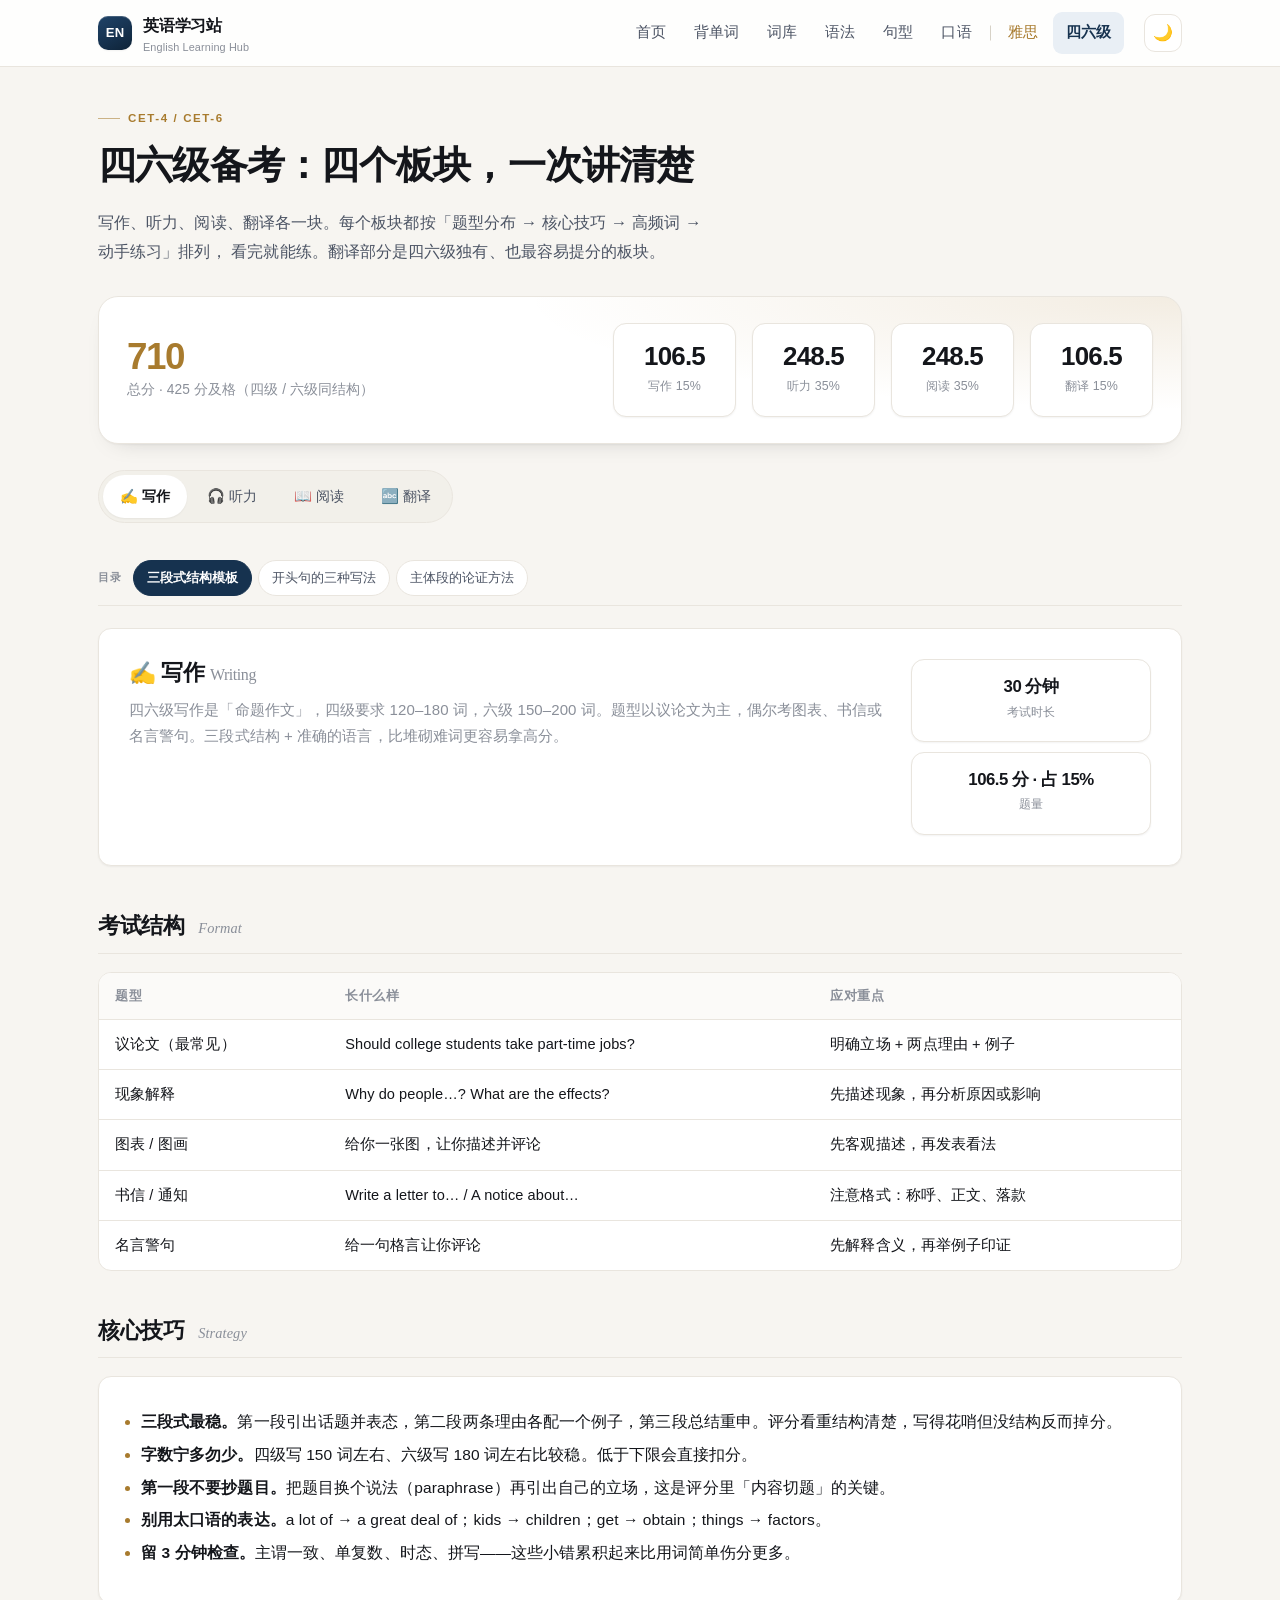
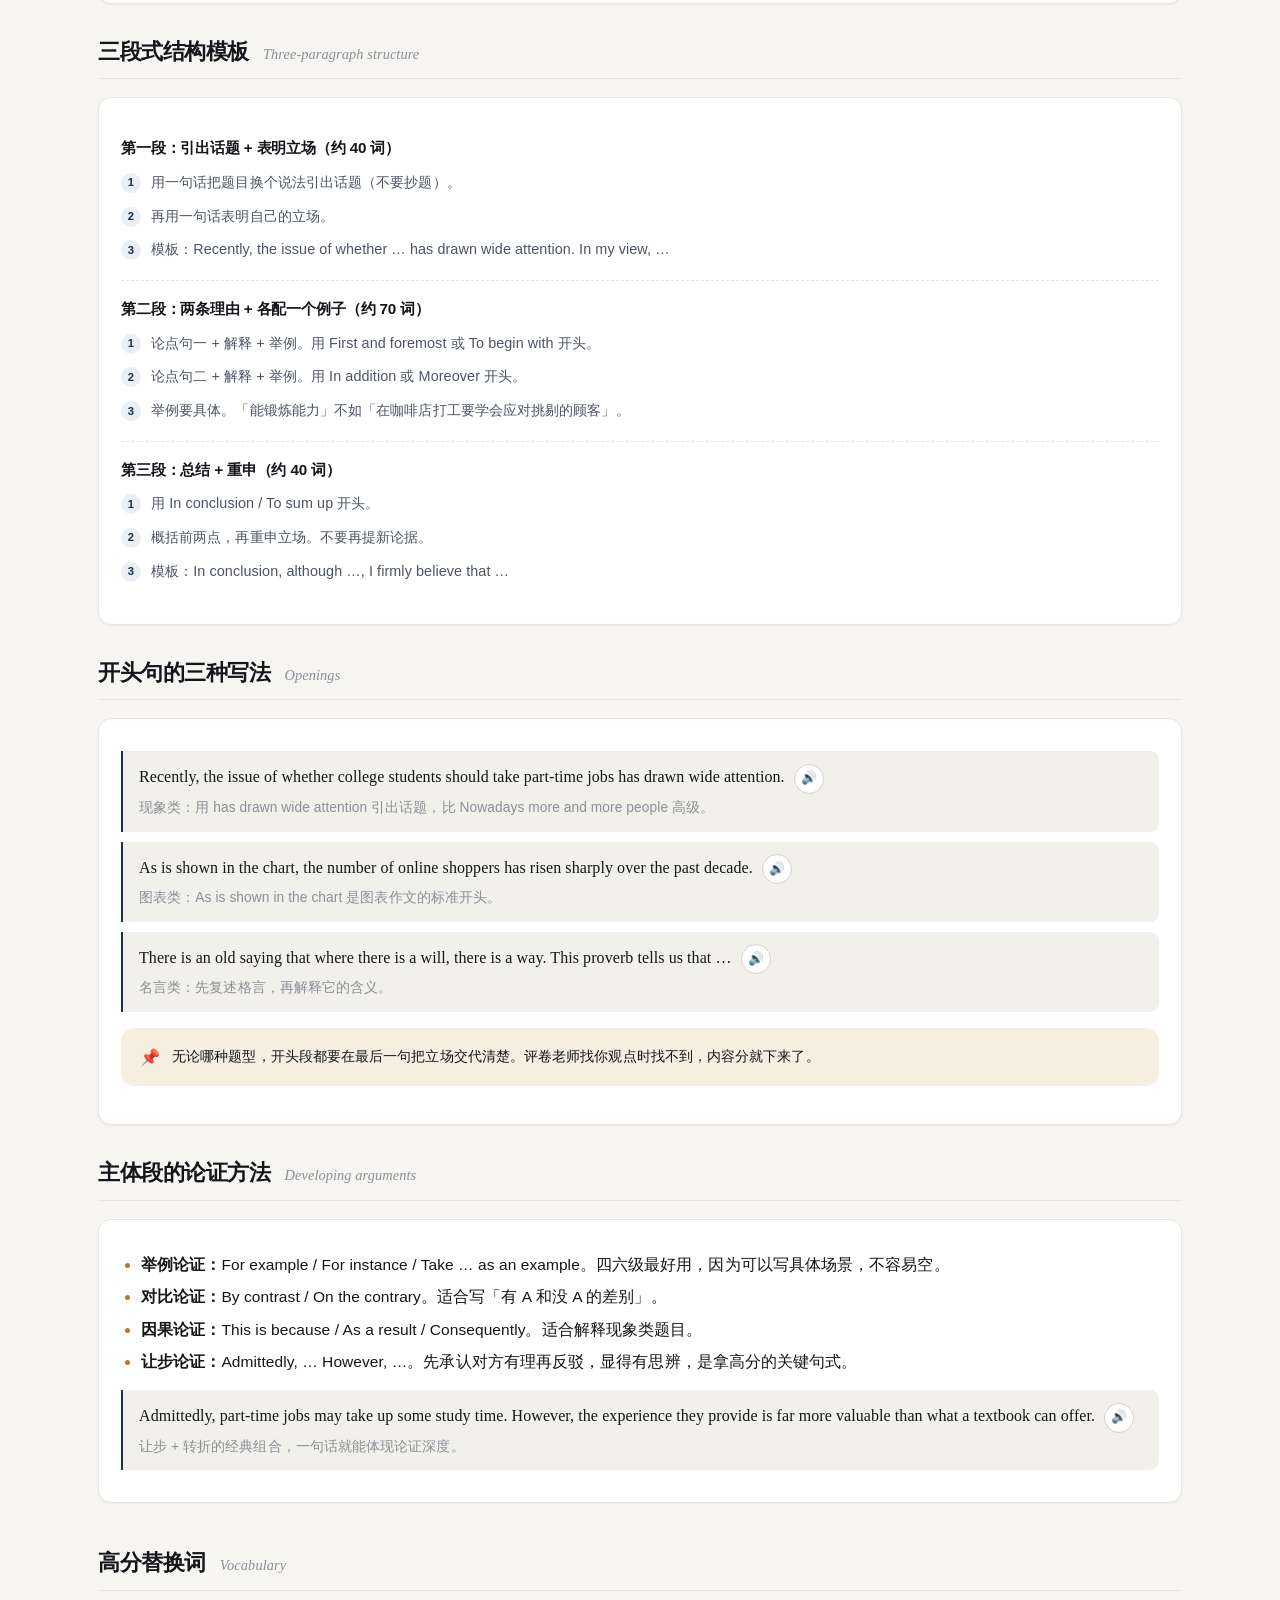
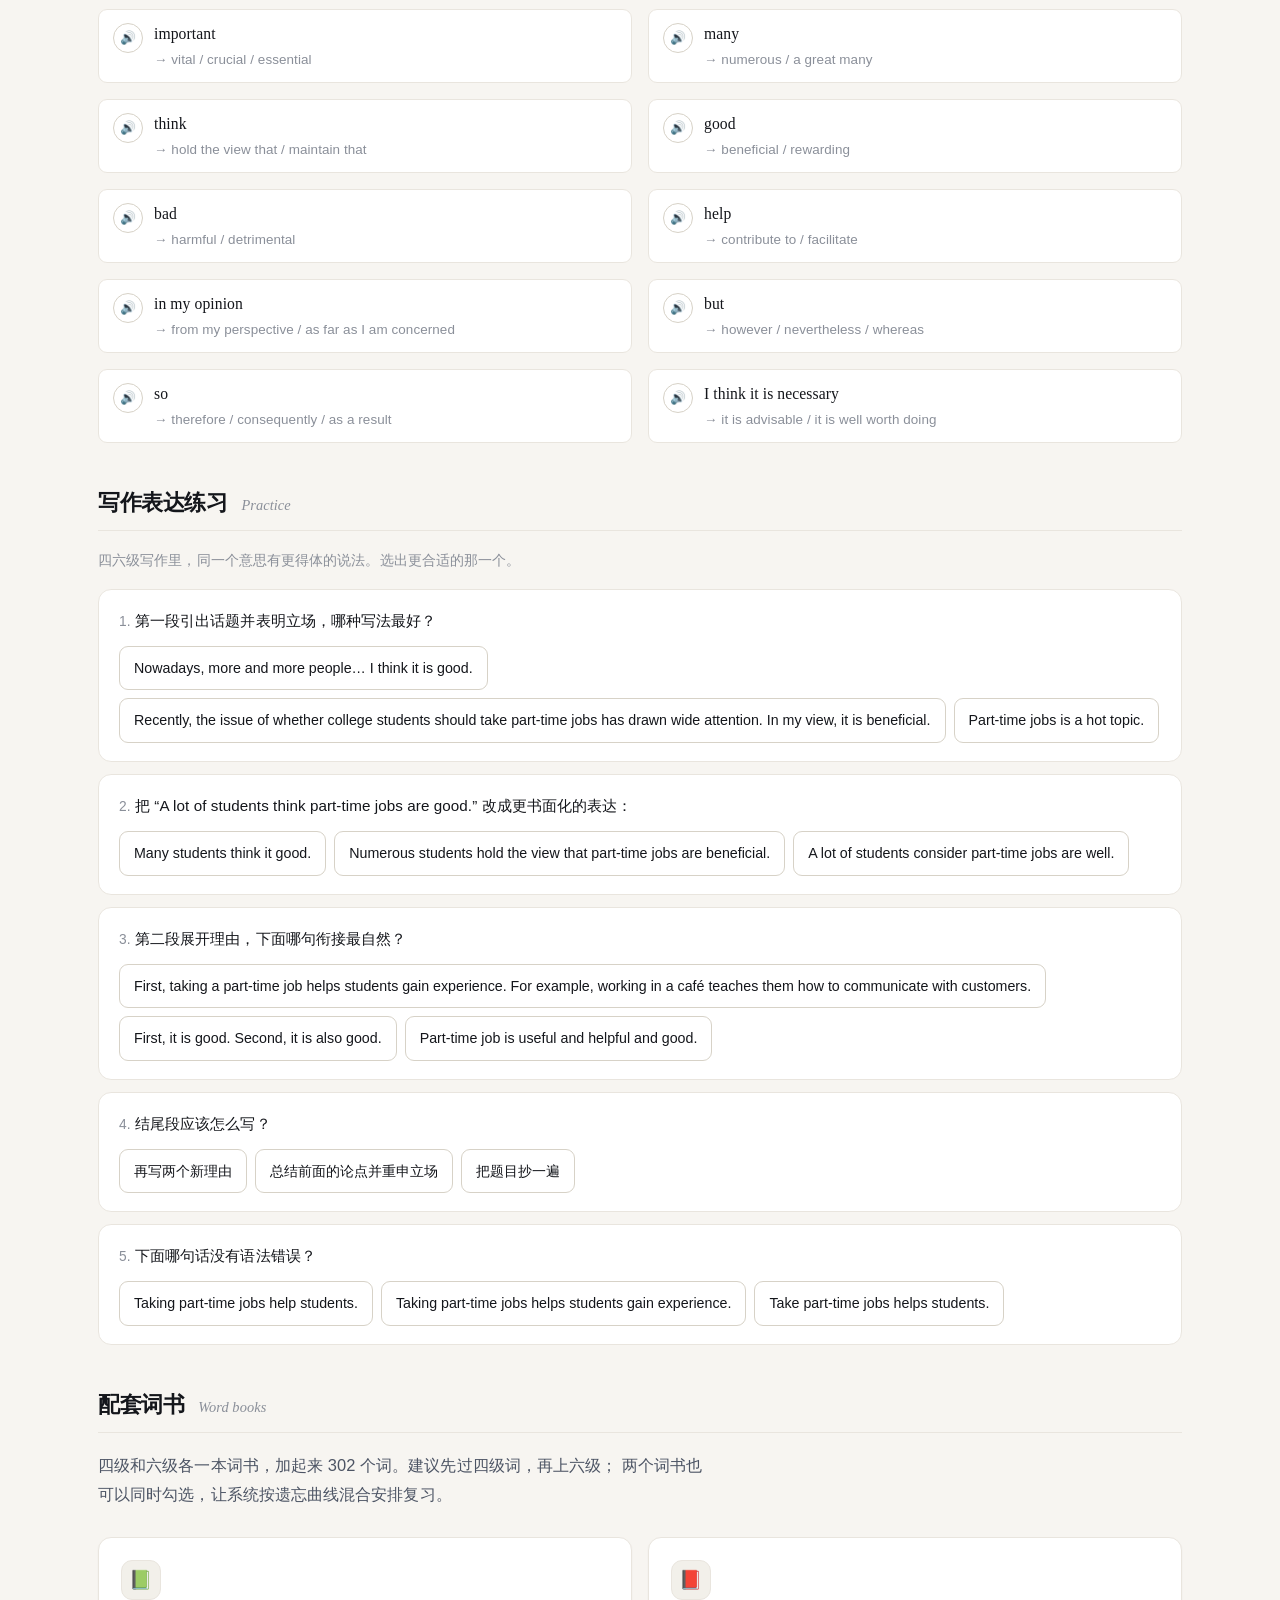
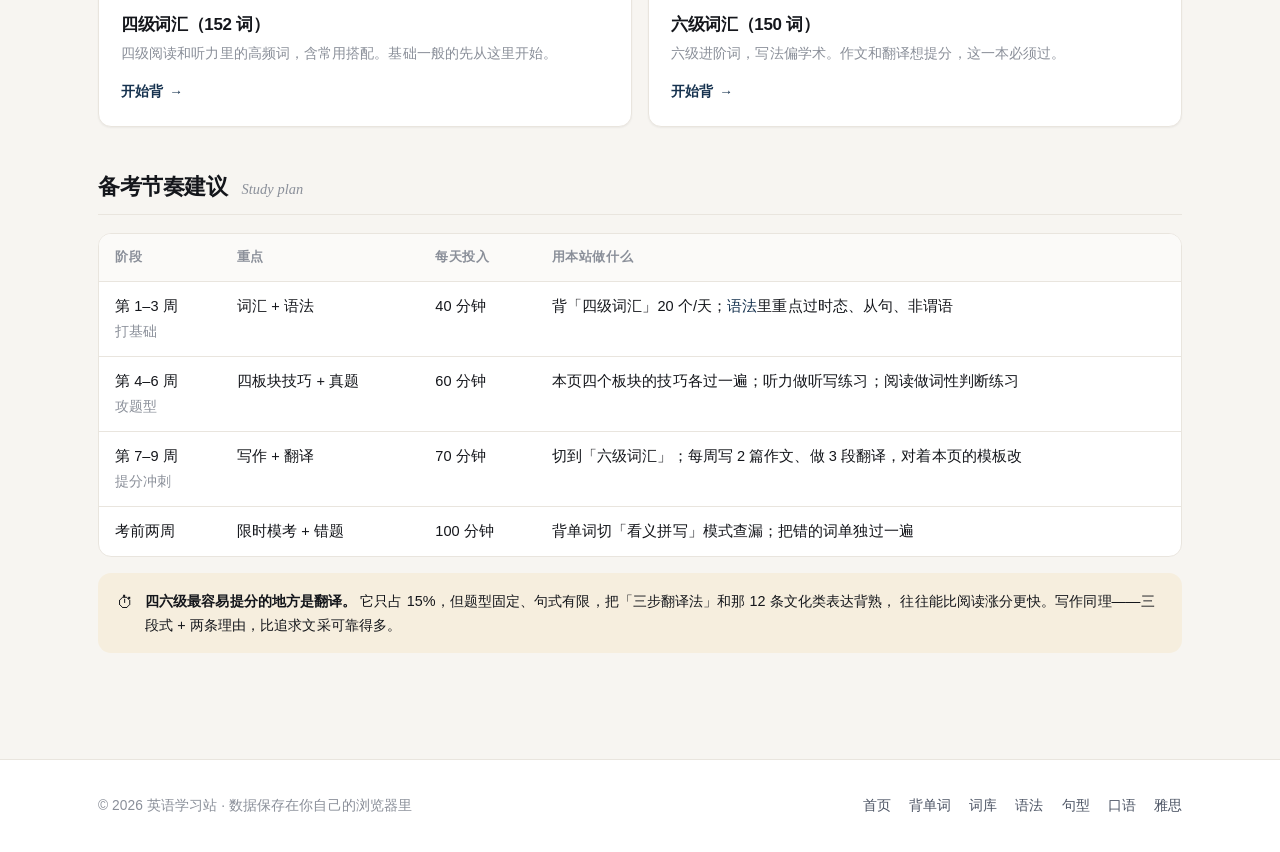
==== cet.html @ 2f1bd8be "Deploy English learning site" ====
<!DOCTYPE html>
<html lang="zh-CN">
<head>
<meta charset="UTF-8">
<meta name="viewport" content="width=device-width, initial-scale=1, viewport-fit=cover">
<meta name="format-detection" content="telephone=no,email=no,address=no">
<meta name="theme-color" content="#16324F">
<meta name="apple-mobile-web-app-capable" content="yes">
<meta name="apple-mobile-web-app-title" content="英语学习站">
<link rel="manifest" href="manifest.webmanifest">
<link rel="apple-touch-icon" href="assets/icon-180.png">
<title>四六级备考 · 写作 听力 阅读 翻译 · 英语学习站</title>
<meta name="description" content="大学英语四六级备考：写作、听力、阅读、翻译四个板块的题型解析、核心技巧、高频词与可动手的练习。">
<link rel="icon" href="data:image/svg+xml,%3Csvg xmlns='http://www.w3.org/2000/svg' viewBox='0 0 64 64'%3E%3Crect width='64' height='64' rx='14' fill='%2316324F'/%3E%3Ctext x='32' y='44' font-size='30' font-family='Arial' font-weight='bold' fill='white' text-anchor='middle'%3EEN%3C/text%3E%3C/svg%3E">
<link rel="stylesheet" href="assets/css/style.css">
</head>
<body data-page="cet">

<header class="topbar" id="topbar">
  <div class="container topbar-inner">
    <a class="brand" href="index.html">
      <span class="brand-mark">EN</span>
      <span>英语学习站<small>English Learning Hub</small></span>
    </a>
    <nav class="nav" id="mainNav">
      <a href="index.html">首页</a>
      <a href="memorize.html">背单词</a>
      <a href="vocabulary.html">词库</a>
      <a href="grammar.html">语法</a>
      <a href="sentences.html">句型</a>
      <a href="speaking.html">口语</a>
      <a href="ielts.html" class="nav-ielts nav-exam-start">雅思</a>
      <a href="cet.html" class="nav-ielts active">四六级</a>
    </nav>
    <button class="icon-btn nav-toggle" id="navToggle" aria-label="打开菜单" aria-expanded="false">☰</button>
    <button class="icon-btn" id="themeBtn" aria-label="切换主题">🌙</button>
  </div>
</header>

<main>
  <div class="container">

    <div class="page-head">
      <span class="eyebrow">CET-4 / CET-6</span>
      <h1>四六级备考：四个板块，一次讲清楚</h1>
      <p class="lead">
        写作、听力、阅读、翻译各一块。每个板块都按「题型分布 → 核心技巧 → 高频词 → 动手练习」排列，
        看完就能练。翻译部分是四六级独有、也最容易提分的板块。
      </p>
    </div>

    <div class="ielts-head">
      <div>
        <div class="ielts-band">710</div>
        <div class="muted small">总分 · 425 分及格（四级 / 六级同结构）</div>
      </div>
      <div class="spacer"></div>
      <div class="grid grid-4 grid-stats" style="flex:1 1 380px;max-width:540px">
        <div class="stat-box"><b>106.5</b><span>写作 15%</span></div>
        <div class="stat-box"><b>248.5</b><span>听力 35%</span></div>
        <div class="stat-box"><b>248.5</b><span>阅读 35%</span></div>
        <div class="stat-box"><b>106.5</b><span>翻译 15%</span></div>
      </div>
    </div>

    <div class="tabs mb-3" id="cetTabs" role="tablist"></div>

    <div class="exam-body">
      <div class="section-nav" id="cetNav"></div>
      <div id="cetPanels"></div>
    </div>

    <div class="section-title">
      <h2>配套词书</h2>
      <span class="en">Word books</span>
    </div>
    <p class="lead mb-3">
      四级和六级各一本词书，加起来 302 个词。建议先过四级词，再上六级；
      两个词书也可以同时勾选，让系统按遗忘曲线混合安排复习。
    </p>
    <div class="grid grid-2">
      <a class="card module-card" href="memorize.html">
        <div class="mc-icon">📗</div>
        <h3>四级词汇（152 词）</h3>
        <p class="muted small mb-0">四级阅读和听力里的高频词，含常用搭配。基础一般的先从这里开始。</p>
        <span class="mc-go">开始背</span>
      </a>
      <a class="card module-card" href="memorize.html">
        <div class="mc-icon">📕</div>
        <h3>六级词汇（150 词）</h3>
        <p class="muted small mb-0">六级进阶词，写法偏学术。作文和翻译想提分，这一本必须过。</p>
        <span class="mc-go">开始背</span>
      </a>
    </div>

    <div class="section-title">
      <h2>备考节奏建议</h2>
      <span class="en">Study plan</span>
    </div>
    <div class="table-wrap">
      <table>
        <thead>
          <tr><th>阶段</th><th>重点</th><th>每天投入</th><th>用本站做什么</th></tr>
        </thead>
        <tbody>
          <tr>
            <td>第 1–3 周<br><span class="muted small">打基础</span></td>
            <td>词汇 + 语法</td>
            <td>40 分钟</td>
            <td>背「四级词汇」20 个/天；<a href="grammar.html">语法</a>里重点过时态、从句、非谓语</td>
          </tr>
          <tr>
            <td>第 4–6 周<br><span class="muted small">攻题型</span></td>
            <td>四板块技巧 + 真题</td>
            <td>60 分钟</td>
            <td>本页四个板块的技巧各过一遍；听力做听写练习；阅读做词性判断练习</td>
          </tr>
          <tr>
            <td>第 7–9 周<br><span class="muted small">提分冲刺</span></td>
            <td>写作 + 翻译</td>
            <td>70 分钟</td>
            <td>切到「六级词汇」；每周写 2 篇作文、做 3 段翻译，对着本页的模板改</td>
          </tr>
          <tr>
            <td>考前两周</td>
            <td>限时模考 + 错题</td>
            <td>100 分钟</td>
            <td>背单词切「看义拼写」模式查漏；把错的词单独过一遍</td>
          </tr>
        </tbody>
      </table>
    </div>

    <div class="notice notice-brass mt-3">
      <span class="ico">⏱</span>
      <span>
        <b>四六级最容易提分的地方是翻译。</b>
        它只占 15%，但题型固定、句式有限，把「三步翻译法」和那 12 条文化类表达背熟，
        往往能比阅读涨分更快。写作同理——三段式 + 两条理由，比追求文采可靠得多。
      </span>
    </div>

  </div>
</main>

<footer>
  <div class="container footer-inner">
    <div>© 2026 英语学习站 · 数据保存在你自己的浏览器里</div>
    <div class="footer-links">
      <a href="index.html">首页</a>
      <a href="memorize.html">背单词</a>
      <a href="vocabulary.html">词库</a>
      <a href="grammar.html">语法</a>
      <a href="sentences.html">句型</a>
      <a href="speaking.html">口语</a>
      <a href="ielts.html">雅思</a>
    </div>
  </div>
</footer>

<script src="assets/js/data.js"></script>
<script src="assets/js/app.js"></script>
</body>
</html>
---- assets/css/style.css ----
/* ==========================================================================
   EnglishHub · 英语学习站
   设计系统 v2 — 「墨与铜」：纸感底色 + 深墨蓝主色 + 黄铜点缀
   ========================================================================== */

/* --------------------------------------------------------------------------
   1 · 设计令牌
   -------------------------------------------------------------------------- */
:root {
  color-scheme: light;

  /* 底色：带一点暖调的纸感，而不是纯白 / 纯灰 */
  --bg:        #F7F5F1;
  --bg-2:      #EFECE5;
  --surface:   #FFFFFF;
  --surface-2: #FBFAF8;
  --surface-3: #F2F0EA;

  /* 文字 */
  --ink:       #14161B;
  --text:      #14161B;
  --text-soft: #4C5464;
  --muted:     #8A8F99;

  /* 分隔线：极细、低对比，靠留白分区而不是靠框线 */
  --line:        #E9E5DE;
  --line-strong: #D7D2C7;

  /* 主色：深墨蓝。点缀色：黄铜 */
  --primary:      #16324F;
  --primary-hi:   #1F4368;
  --primary-soft: #E9EFF5;
  --on-primary:   #FFFFFF;

  --brass:       #A87B2E;
  --brass-soft:  #F6EEDE;
  --good:        #16705A;
  --good-soft:   #E3F0EC;
  --warn:        #96690F;
  --warn-soft:   #F9F0DB;
  --danger:      #A62E28;
  --danger-soft: #F8E9E7;

  /* 圆角：整体偏小，显得克制 */
  --r-xs: 6px;
  --r-sm: 9px;
  --r:    13px;
  --r-lg: 20px;
  --r-pill: 999px;

  /* 阴影：非常轻，靠层次而不是靠黑影 */
  --shadow-1: 0 1px 2px rgba(20, 22, 27, .05);
  --shadow-2: 0 1px 2px rgba(20, 22, 27, .04), 0 10px 26px -18px rgba(20, 22, 27, .28);
  --shadow-3: 0 2px 6px rgba(20, 22, 27, .05), 0 28px 56px -28px rgba(20, 22, 27, .34);

  /* 动效 */
  --ease: cubic-bezier(.22, .61, .36, 1);
  --dur:  .22s;
  --dur-slow: .42s;

  /* 字体 */
  --font-sans: "Segoe UI Variable Text", "Segoe UI", -apple-system, BlinkMacSystemFont,
               "PingFang SC", "Hiragino Sans GB", "Microsoft YaHei", "Noto Sans SC", sans-serif;
  --font-display: "Segoe UI Variable Display", "Segoe UI", -apple-system, BlinkMacSystemFont,
               "PingFang SC", "Microsoft YaHei", sans-serif;
  --font-serif: "Iowan Old Style", "Palatino Linotype", Palatino, Georgia, "Songti SC", serif;
  --font-mono: ui-monospace, "SFMono-Regular", "Cascadia Mono", Consolas, monospace;

  --maxw: 1140px;
}

[data-theme="dark"] {
  color-scheme: dark;

  --bg:        #101216;
  --bg-2:      #14171C;
  --surface:   #181B21;
  --surface-2: #1D2129;
  --surface-3: #232832;

  --ink:       #EDEFF3;
  --text:      #EDEFF3;
  --text-soft: #AEB6C4;
  --muted:     #828A98;

  --line:        #272C35;
  --line-strong: #39404C;

  --primary:      #9CBEE2;
  --primary-hi:   #B6D0EC;
  --primary-soft: #1A2330;
  --on-primary:   #101216;

  --brass:       #D6AC63;
  --brass-soft:  #2A2317;
  --good:        #4DBE9A;
  --good-soft:   #14261F;
  --warn:        #D6AC63;
  --warn-soft:   #2A2317;
  --danger:      #E8827A;
  --danger-soft: #2C1A1A;

  --shadow-1: 0 1px 2px rgba(0, 0, 0, .5);
  --shadow-2: 0 1px 2px rgba(0, 0, 0, .45), 0 12px 30px -20px rgba(0, 0, 0, .9);
  --shadow-3: 0 2px 8px rgba(0, 0, 0, .5), 0 30px 60px -30px rgba(0, 0, 0, 1);
}

/* --------------------------------------------------------------------------
   2 · 基础
   -------------------------------------------------------------------------- */
* { box-sizing: border-box; }

html {
  scroll-behavior: smooth;
  -webkit-text-size-adjust: 100%;
  text-size-adjust: 100%;
}

body {
  margin: 0;
  font-family: var(--font-sans);
  font-size: 15.5px;
  line-height: 1.72;
  background: var(--bg);
  color: var(--text);
  letter-spacing: .005em;
  -webkit-font-smoothing: antialiased;
  -moz-osx-font-smoothing: grayscale;
  -webkit-tap-highlight-color: transparent;
  overflow-x: hidden;
  transition: background var(--dur) var(--ease), color var(--dur) var(--ease);
}

a { color: var(--primary); text-decoration: none; }
a:hover { text-decoration: underline; text-underline-offset: 3px; }

img { max-width: 100%; display: block; }

button, input, select, textarea { font: inherit; color: inherit; }

:focus-visible {
  outline: 2px solid var(--brass);
  outline-offset: 2px;
  border-radius: var(--r-xs);
}

.en { font-family: var(--font-serif); }
.mono { font-family: var(--font-mono); }
.muted { color: var(--muted); }
.small { font-size: .86rem; }
.center { text-align: center; }
.hide { display: none !important; }
.spacer { flex: 1; }

/* --------------------------------------------------------------------------
   3 · 排版
   -------------------------------------------------------------------------- */
h1, h2, h3, h4 {
  font-family: var(--font-display);
  color: var(--ink);
  letter-spacing: -.02em;
  line-height: 1.28;
  margin: 0 0 .5em;
  font-weight: 600;
}

h1 { font-size: clamp(1.75rem, 1.25rem + 1.7vw, 2.4rem); line-height: 1.2; }
h2 { font-size: 1.36rem; }
h3 { font-size: 1.06rem; }
h4 { font-size: .95rem; letter-spacing: -.01em; }

p { margin: 0 0 .85em; }
p:last-child { margin-bottom: 0; }

.lead {
  font-size: 1.03rem;
  line-height: 1.78;
  color: var(--text-soft);
  max-width: 66ch;
}

.eyebrow {
  display: inline-flex;
  align-items: center;
  gap: 8px;
  font-size: .72rem;
  font-weight: 600;
  letter-spacing: .14em;
  text-transform: uppercase;
  color: var(--brass);
  margin-bottom: 14px;
}
.eyebrow::before {
  content: "";
  width: 22px;
  height: 1px;
  background: currentColor;
  opacity: .55;
}

/* --------------------------------------------------------------------------
   4 · 布局
   -------------------------------------------------------------------------- */
.container {
  width: 100%;
  max-width: var(--maxw);
  margin: 0 auto;
  padding: 0 28px;
}

main { padding: 34px 0 90px; }

.page-head { margin-bottom: 30px; max-width: 76ch; }

.section-title {
  display: flex;
  align-items: baseline;
  gap: 14px;
  flex-wrap: wrap;
  margin: 46px 0 18px;
  padding-bottom: 12px;
  border-bottom: 1px solid var(--line);
}
.section-title h2 { margin: 0; }
.section-title .en {
  font-size: .9rem;
  color: var(--muted);
  font-style: italic;
}

.grid { display: grid; gap: 16px; }
.grid-2 { grid-template-columns: repeat(2, minmax(0, 1fr)); }
.grid-3 { grid-template-columns: repeat(3, minmax(0, 1fr)); }
.grid-4 { grid-template-columns: repeat(4, minmax(0, 1fr)); }

.row { display: flex; gap: 12px; flex-wrap: wrap; align-items: center; }
.row.between { justify-content: space-between; }

.mt-0 { margin-top: 0; }  .mt-1 { margin-top: 8px; }
.mt-2 { margin-top: 16px; } .mt-3 { margin-top: 28px; }
.mb-0 { margin-bottom: 0; } .mb-2 { margin-bottom: 16px; }
.mb-3 { margin-bottom: 28px; }

/* --------------------------------------------------------------------------
   5 · 顶栏与导航
   -------------------------------------------------------------------------- */
.topbar {
  position: sticky;
  top: 0;
  z-index: 60;
  background: color-mix(in srgb, var(--surface) 86%, transparent);
  backdrop-filter: saturate(160%) blur(16px);
  -webkit-backdrop-filter: saturate(160%) blur(16px);
  border-bottom: 1px solid var(--line);
}

.topbar-inner {
  display: flex;
  align-items: center;
  gap: 20px;
  height: 66px;
}

.brand {
  display: flex;
  align-items: center;
  gap: 11px;
  font-family: var(--font-display);
  font-weight: 600;
  font-size: 1rem;
  color: var(--ink);
  letter-spacing: -.015em;
  white-space: nowrap;
}
.brand:hover { text-decoration: none; }

.brand-mark {
  width: 34px;
  height: 34px;
  border-radius: 10px;
  display: grid;
  place-items: center;
  font-size: .82rem;
  font-weight: 700;
  letter-spacing: .01em;
  color: #fff;
  background: linear-gradient(150deg, #1F4368, #16324F 55%, #0E2337);
  box-shadow: inset 0 1px 0 rgba(255,255,255,.18), var(--shadow-1);
}
[data-theme="dark"] .brand-mark {
  background: linear-gradient(150deg, #C9A25F, #A87B2E 60%, #7E5A1F);
  color: #14161B;
}

.brand small {
  display: block;
  font-family: var(--font-sans);
  font-size: .68rem;
  font-weight: 400;
  color: var(--muted);
  letter-spacing: .01em;
  line-height: 1.3;
}

.nav {
  display: flex;
  align-items: center;
  gap: 2px;
  margin-left: auto;
  flex-wrap: wrap;
}

.nav a {
  position: relative;
  padding: 8px 13px;
  border-radius: var(--r-sm);
  color: var(--text-soft);
  font-size: .915rem;
  font-weight: 500;
  white-space: nowrap;
  transition: color var(--dur) var(--ease), background var(--dur) var(--ease);
}
.nav a:hover {
  color: var(--ink);
  background: var(--surface-3);
  text-decoration: none;
}
.nav a.active {
  color: var(--primary);
  font-weight: 600;
  background: var(--primary-soft);
}
/* 雅思入口用黄铜色区分；不加装饰性圆点，窄屏上会像渲染瑕疵 */
.nav a.nav-ielts:not(.active) { color: var(--brass); }
.nav a.nav-ielts:not(.active):hover { color: var(--brass); background: var(--brass-soft); }

/* 备考类入口与前面隔开一点点 */
.nav a.nav-exam-start { margin-left: 8px; }
.nav a.nav-exam-start::before {
  content: "";
  position: absolute;
  left: -5px;
  top: 50%;
  width: 1px;
  height: 15px;
  transform: translateY(-50%);
  background: var(--line-strong);
}

.icon-btn {
  width: 38px;
  height: 38px;
  flex: 0 0 auto;
  border-radius: 11px;
  border: 1px solid var(--line);
  background: var(--surface);
  color: var(--text-soft);
  font-size: 1rem;
  cursor: pointer;
  display: grid;
  place-items: center;
  transition: background var(--dur) var(--ease), color var(--dur) var(--ease),
              border-color var(--dur) var(--ease), transform var(--dur) var(--ease);
}
.icon-btn:hover {
  background: var(--surface-3);
  color: var(--ink);
  border-color: var(--line-strong);
}
.icon-btn:active { transform: scale(.94); }

.nav-toggle { display: none; }

/* --------------------------------------------------------------------------
   6 · 按钮
   -------------------------------------------------------------------------- */
.btn {
  display: inline-flex;
  align-items: center;
  justify-content: center;
  gap: 8px;
  padding: 11px 20px;
  border-radius: var(--r-sm);
  border: 1px solid var(--primary);
  background: var(--primary);
  color: var(--on-primary);
  font-family: var(--font-sans);
  font-size: .93rem;
  font-weight: 600;
  letter-spacing: .005em;
  cursor: pointer;
  white-space: nowrap;
  transition: background var(--dur) var(--ease), border-color var(--dur) var(--ease),
              transform var(--dur) var(--ease), box-shadow var(--dur) var(--ease),
              color var(--dur) var(--ease);
}
.btn:hover {
  background: var(--primary-hi);
  border-color: var(--primary-hi);
  text-decoration: none;
  box-shadow: var(--shadow-2);
  transform: translateY(-1px);
}
.btn:active { transform: translateY(0) scale(.985); box-shadow: var(--shadow-1); }

.btn-ghost {
  background: var(--surface);
  color: var(--text);
  border-color: var(--line-strong);
}
.btn-ghost:hover {
  background: var(--surface-3);
  color: var(--ink);
  border-color: var(--line-strong);
}

.btn-soft {
  background: var(--primary-soft);
  color: var(--primary);
  border-color: transparent;
}
.btn-soft:hover {
  background: var(--primary-soft);
  border-color: var(--primary);
  color: var(--primary);
}

.btn-brass {
  background: var(--brass);
  border-color: var(--brass);
  color: #fff;
}
[data-theme="dark"] .btn-brass { color: #14161B; }
.btn-brass:hover { background: var(--brass); border-color: var(--brass); filter: brightness(1.06); }

.btn-ok { background: var(--good); border-color: var(--good); color: #fff; }
.btn-ok:hover { background: var(--good); border-color: var(--good); filter: brightness(1.07); }

.btn-danger { background: var(--danger); border-color: var(--danger); color: #fff; }
.btn-danger:hover { background: var(--danger); border-color: var(--danger); filter: brightness(1.07); }

.btn-sm { padding: 7px 13px; font-size: .84rem; border-radius: var(--r-xs); font-weight: 500; }
.btn-lg { padding: 14px 26px; font-size: 1rem; border-radius: var(--r); }
.btn:disabled { opacity: .45; cursor: not-allowed; transform: none; box-shadow: none; }

/* 发音按钮 */
.speak-btn {
  width: 30px;
  height: 30px;
  flex: 0 0 auto;
  display: inline-grid;
  place-items: center;
  border-radius: var(--r-pill);
  border: 1px solid var(--line-strong);
  background: var(--surface);
  color: var(--brass);
  font-size: .8rem;
  line-height: 1;
  cursor: pointer;
  transition: background var(--dur) var(--ease), transform var(--dur) var(--ease),
              border-color var(--dur) var(--ease), color var(--dur) var(--ease);
}
.speak-btn:hover { background: var(--brass-soft); border-color: var(--brass); transform: scale(1.06); }
.speak-btn.speaking { background: var(--brass); border-color: var(--brass); color: #fff; }

/* --------------------------------------------------------------------------
   7 · 标签 / 筛选 / 分段控件
   -------------------------------------------------------------------------- */
.tags { display: flex; flex-wrap: wrap; gap: 7px; }

.tag {
  display: inline-flex;
  align-items: center;
  gap: 5px;
  font-size: .765rem;
  font-weight: 500;
  letter-spacing: .01em;
  padding: 3px 10px;
  border-radius: var(--r-xs);
  background: var(--surface-3);
  color: var(--text-soft);
  border: 1px solid var(--line);
  white-space: nowrap;
}
.tag-primary { background: var(--primary-soft); color: var(--primary); border-color: transparent; }
.tag-brass   { background: var(--brass-soft); color: var(--brass); border-color: transparent; }
.tag-good    { background: var(--good-soft); color: var(--good); border-color: transparent; }
.tag-warn    { background: var(--warn-soft); color: var(--warn); border-color: transparent; }
.tag-danger  { background: var(--danger-soft); color: var(--danger); border-color: transparent; }

.chips { display: flex; flex-wrap: wrap; gap: 8px; margin-bottom: 22px; }

.chip {
  padding: 8px 15px;
  border-radius: var(--r-pill);
  border: 1px solid var(--line-strong);
  background: var(--surface);
  color: var(--text-soft);
  font-size: .87rem;
  font-weight: 500;
  cursor: pointer;
  transition: all var(--dur) var(--ease);
}
.chip:hover { border-color: var(--primary); color: var(--primary); transform: translateY(-1px); }
.chip.active {
  background: var(--primary);
  border-color: var(--primary);
  color: var(--on-primary);
  box-shadow: var(--shadow-1);
}

/* 分段控件：页面内切换分区的主力 */
.tabs {
  display: inline-flex;
  gap: 3px;
  padding: 4px;
  background: var(--surface-3);
  border: 1px solid var(--line);
  border-radius: var(--r-pill);
  max-width: 100%;
  overflow-x: auto;
  scrollbar-width: none;
}
.tabs::-webkit-scrollbar { display: none; }

.tab {
  padding: 9px 17px;
  border: 0;
  border-radius: var(--r-pill);
  background: transparent;
  color: var(--text-soft);
  font-size: .9rem;
  font-weight: 500;
  white-space: nowrap;
  cursor: pointer;
  transition: background var(--dur) var(--ease), color var(--dur) var(--ease),
              box-shadow var(--dur) var(--ease);
}
.tab:hover { color: var(--ink); }
.tab.active {
  background: var(--surface);
  color: var(--ink);
  font-weight: 600;
  box-shadow: var(--shadow-1);
}

.tab-bar {
  display: flex;
  align-items: center;
  gap: 14px;
  flex-wrap: wrap;
  margin-bottom: 24px;
}

.tab-panel { animation: fadeUp .34s var(--ease) both; }

/* --------------------------------------------------------------------------
   8 · 卡片
   -------------------------------------------------------------------------- */
.card {
  background: var(--surface);
  border: 1px solid var(--line);
  border-radius: var(--r);
  padding: 22px;
  box-shadow: var(--shadow-1);
  transition: border-color var(--dur) var(--ease), box-shadow var(--dur) var(--ease),
              transform var(--dur) var(--ease);
}
.card.flat { box-shadow: none; }
.card-pad-lg { padding: 30px; }

a.card:hover, .card.hoverable:hover {
  border-color: var(--line-strong);
  box-shadow: var(--shadow-2);
  transform: translateY(-2px);
  text-decoration: none;
}

/* 模块卡 */
.module-card {
  position: relative;
  display: block;
  color: inherit;
  overflow: hidden;
}
.module-card .mc-icon {
  width: 40px;
  height: 40px;
  border-radius: 11px;
  display: grid;
  place-items: center;
  font-size: 1.15rem;
  background: var(--surface-3);
  border: 1px solid var(--line);
  margin-bottom: 14px;
  transition: background var(--dur) var(--ease), border-color var(--dur) var(--ease);
}
.module-card:hover .mc-icon { background: var(--primary-soft); border-color: transparent; }
.module-card h3 { margin-bottom: 6px; }
.module-card .mc-go {
  display: inline-flex;
  align-items: center;
  gap: 6px;
  margin-top: 14px;
  font-size: .85rem;
  font-weight: 600;
  color: var(--primary);
}
.module-card .mc-go::after {
  content: "→";
  transition: transform var(--dur) var(--ease);
}
.module-card:hover .mc-go::after { transform: translateX(4px); }

/* --------------------------------------------------------------------------
   9 · Hero
   -------------------------------------------------------------------------- */
.hero {
  position: relative;
  overflow: hidden;
  border: 1px solid var(--line);
  border-radius: var(--r-lg);
  padding: 56px 52px;
  margin-bottom: 34px;
  box-shadow: var(--shadow-2);
  background:
    radial-gradient(120% 130% at 102% -10%, rgba(168,123,46,.12), transparent 52%),
    radial-gradient(110% 130% at -6% -16%, rgba(22,50,79,.10), transparent 56%),
    var(--surface);
}
[data-theme="dark"] .hero {
  background:
    radial-gradient(120% 130% at 102% -10%, rgba(214,172,99,.10), transparent 52%),
    radial-gradient(110% 130% at -6% -16%, rgba(156,190,226,.10), transparent 56%),
    var(--surface);
}
.hero::after {
  content: "";
  position: absolute;
  inset: 0;
  background-image: radial-gradient(currentColor .8px, transparent .8px);
  background-size: 26px 26px;
  color: var(--ink);
  opacity: .032;
  -webkit-mask-image: linear-gradient(150deg, #000, transparent 52%);
  mask-image: linear-gradient(150deg, #000, transparent 52%);
  pointer-events: none;
}
.hero > * { position: relative; z-index: 1; }
.hero h1 { max-width: 22ch; margin-bottom: 16px; }
.hero .lead { font-size: 1.06rem; }

.hero-actions { display: flex; gap: 12px; flex-wrap: wrap; margin-top: 26px; }

.hero-stats {
  display: flex;
  gap: 40px;
  flex-wrap: wrap;
  margin-top: 36px;
  padding-top: 24px;
  border-top: 1px solid var(--line);
}
.hero-stat b {
  display: block;
  font-family: var(--font-display);
  font-size: 1.7rem;
  font-weight: 600;
  letter-spacing: -.03em;
  line-height: 1.15;
  color: var(--ink);
  font-variant-numeric: tabular-nums;
}
.hero-stat span { font-size: .82rem; color: var(--muted); }

/* --------------------------------------------------------------------------
   10 · 提示条
   -------------------------------------------------------------------------- */
.notice {
  display: flex;
  gap: 12px;
  padding: 15px 18px;
  border-radius: var(--r);
  border: 1px solid var(--line);
  background: var(--surface-2);
  font-size: .9rem;
  line-height: 1.68;
  margin: 16px 0;
}
.notice .ico { font-size: 1.02rem; line-height: 1.6; flex: 0 0 auto; }
.notice-info { background: var(--primary-soft); border-color: transparent; }
.notice-brass { background: var(--brass-soft); border-color: transparent; }
.notice-warn { background: var(--warn-soft); border-color: transparent; }
.notice-ok { background: var(--good-soft); border-color: transparent; }
.notice-danger { background: var(--danger-soft); border-color: transparent; }

/* --------------------------------------------------------------------------
   11 · 手风琴（丝滑展开）
   -------------------------------------------------------------------------- */
.accordion {
  border: 1px solid var(--line);
  border-radius: var(--r);
  overflow: hidden;
  background: var(--surface);
  box-shadow: var(--shadow-1);
}

.acc-item + .acc-item { border-top: 1px solid var(--line); }

.acc-head {
  width: 100%;
  display: flex;
  align-items: center;
  gap: 14px;
  padding: 17px 22px;
  background: none;
  border: 0;
  font-family: var(--font-sans);
  font-size: 1rem;
  font-weight: 600;
  letter-spacing: -.01em;
  color: var(--ink);
  text-align: left;
  cursor: pointer;
  transition: background var(--dur) var(--ease), color var(--dur) var(--ease);
}
.acc-head:hover { background: var(--surface-2); }

.acc-head .acc-en {
  font-family: var(--font-serif);
  font-weight: 400;
  font-style: italic;
  color: var(--muted);
  font-size: .88rem;
}

.acc-head .acc-caret {
  margin-left: auto;
  width: 22px;
  height: 22px;
  display: grid;
  place-items: center;
  border-radius: 50%;
  color: var(--muted);
  font-size: .62rem;
  background: var(--surface-3);
  transition: transform var(--dur-slow) var(--ease), background var(--dur) var(--ease),
              color var(--dur) var(--ease);
}
.acc-item.open .acc-caret {
  transform: rotate(90deg);
  background: var(--primary);
  color: var(--on-primary);
}

.acc-body {
  display: grid;
  grid-template-rows: 0fr;
  transition: grid-template-rows var(--dur-slow) var(--ease);
}
.acc-item.open .acc-body { grid-template-rows: 1fr; }

.acc-inner {
  overflow: hidden;
  min-height: 0;
}
.acc-inner > .acc-pad {
  padding: 4px 22px 24px;
  border-top: 1px solid var(--line);
  background: var(--surface-2);
}
.acc-item.open .acc-inner > .acc-pad {
  animation: fadeUp .38s var(--ease) both;
}

/* --------------------------------------------------------------------------
   12 · 例句 / 规则 / 表格
   -------------------------------------------------------------------------- */
.ex {
  position: relative;
  padding: 12px 16px;
  border-radius: 0 var(--r-sm) var(--r-sm) 0;
  border-left: 2px solid var(--primary);
  background: var(--surface-3);
  margin: 10px 0;
}
.ex .en { display: block; font-size: 1rem; color: var(--ink); }
.ex .zh { display: block; color: var(--muted); font-size: .86rem; margin-top: 2px; }
.ex .note { display: block; color: var(--brass); font-size: .82rem; margin-top: 7px; }
.ex.is-wrong { border-left-color: var(--danger); }
.ex.is-right { border-left-color: var(--good); }

.rule {
  background: var(--primary-soft);
  border-radius: var(--r-sm);
  padding: 14px 18px;
  margin: 14px 0;
  font-size: .92rem;
}
.rule b { color: var(--primary); font-weight: 600; }

.plain-list { margin: 10px 0 14px; padding-left: 20px; }
.plain-list li { margin: 6px 0; }
.plain-list li::marker { color: var(--brass); }

.wrong { color: var(--danger); }
.right { color: var(--good); }
.hl { background: var(--brass-soft); border-radius: 4px; padding: 0 4px; }

.table-wrap {
  overflow-x: auto;
  border: 1px solid var(--line);
  border-radius: var(--r);
  background: var(--surface);
}
table { border-collapse: collapse; width: 100%; font-size: .91rem; }
th, td { padding: 12px 16px; text-align: left; border-bottom: 1px solid var(--line); vertical-align: top; }
th {
  background: var(--surface-2);
  font-weight: 600;
  font-size: .82rem;
  color: var(--muted);
  letter-spacing: .04em;
  text-transform: uppercase;
  white-space: nowrap;
}
tr:last-child td { border-bottom: 0; }
tbody tr { transition: background var(--dur) var(--ease); }
tbody tr:hover { background: var(--surface-2); }

/* --------------------------------------------------------------------------
   13 · 搜索框
   -------------------------------------------------------------------------- */
.search-wrap { position: relative; max-width: 440px; margin-bottom: 18px; }
.search-wrap input {
  width: 100%;
  padding: 12px 16px 12px 42px;
  border-radius: var(--r-sm);
  border: 1px solid var(--line-strong);
  background: var(--surface);
  font-size: .95rem;
  outline: none;
  transition: border-color var(--dur) var(--ease), box-shadow var(--dur) var(--ease);
}
.search-wrap input:focus {
  border-color: var(--primary);
  box-shadow: 0 0 0 4px var(--primary-soft);
}
.search-wrap::before {
  content: "";
  position: absolute;
  left: 15px;
  top: 50%;
  width: 14px;
  height: 14px;
  transform: translateY(-50%);
  opacity: .4;
  pointer-events: none;
  background: currentColor;
  -webkit-mask: url("data:image/svg+xml,%3Csvg xmlns='http://www.w3.org/2000/svg' viewBox='0 0 24 24' fill='none' stroke='black' stroke-width='2.2' stroke-linecap='round'%3E%3Ccircle cx='11' cy='11' r='7'/%3E%3Cpath d='M20 20l-3.5-3.5'/%3E%3C/svg%3E") center/contain no-repeat;
  mask: url("data:image/svg+xml,%3Csvg xmlns='http://www.w3.org/2000/svg' viewBox='0 0 24 24' fill='none' stroke='black' stroke-width='2.2' stroke-linecap='round'%3E%3Ccircle cx='11' cy='11' r='7'/%3E%3Cpath d='M20 20l-3.5-3.5'/%3E%3C/svg%3E") center/contain no-repeat;
}

/* --------------------------------------------------------------------------
   14 · 单词卡
   -------------------------------------------------------------------------- */
.word-card {
  position: relative;
  background: var(--surface);
  border: 1px solid var(--line);
  border-radius: var(--r);
  padding: 18px 20px;
  box-shadow: var(--shadow-1);
  transition: border-color var(--dur) var(--ease), box-shadow var(--dur) var(--ease),
              transform var(--dur) var(--ease);
}
.word-card:hover {
  border-color: var(--line-strong);
  box-shadow: var(--shadow-2);
  transform: translateY(-2px);
}
.word-head { display: flex; align-items: baseline; gap: 9px; flex-wrap: wrap; }
.word-en {
  font-family: var(--font-serif);
  font-size: 1.2rem;
  font-weight: 600;
  letter-spacing: -.01em;
  color: var(--ink);
}
.word-phon { color: var(--muted); font-size: .82rem; font-family: var(--font-mono); }
.word-pos { font-size: .74rem; font-style: italic; color: var(--brass); }
.word-zh { font-weight: 600; margin: 7px 0 9px; color: var(--ink); }
.word-ex { font-size: .88rem; color: var(--text-soft); }
.word-ex .en { display: block; }
.word-ex .zh { display: block; color: var(--muted); font-size: .83rem; }

/* --------------------------------------------------------------------------
   15 · 词书选择器
   -------------------------------------------------------------------------- */
.deck-grid {
  display: grid;
  grid-template-columns: repeat(auto-fill, minmax(232px, 1fr));
  gap: 12px;
}

.deck-opt {
  position: relative;
  display: flex;
  flex-direction: column;
  height: 100%;
  text-align: left;
  padding: 16px 17px;
  border-radius: var(--r);
  border: 1px solid var(--line);
  background: var(--surface);
  cursor: pointer;
  font-family: inherit;
  transition: border-color var(--dur) var(--ease), background var(--dur) var(--ease),
              transform var(--dur) var(--ease), box-shadow var(--dur) var(--ease);
}
.deck-opt:hover { border-color: var(--line-strong); transform: translateY(-2px); box-shadow: var(--shadow-2); }
.deck-opt.active {
  border-color: var(--primary);
  background: var(--primary-soft);
  box-shadow: inset 0 0 0 1px var(--primary);
}
.deck-opt .deck-top {
  display: flex;
  align-items: center;
  gap: 8px;
  margin-bottom: 6px;
  padding-right: 26px;   /* 给右上角的勾选圆点让位 */
}
.deck-opt .deck-name { font-weight: 600; color: var(--ink); font-size: .95rem; }
.deck-opt .deck-meta { font-size: .8rem; color: var(--muted); line-height: 1.5; }
.deck-opt .deck-count {
  margin-left: auto;
  font-family: var(--font-mono);
  font-size: .78rem;
  color: var(--muted);
  font-variant-numeric: tabular-nums;
}
.deck-opt .deck-track {
  height: 3px;
  border-radius: 3px;
  background: var(--bg-2);
  margin-top: 12px;
  overflow: hidden;
}
.deck-opt .deck-track > i {
  display: block;
  height: 100%;
  border-radius: 3px;
  background: var(--brass);
  transition: width var(--dur-slow) var(--ease);
}
.deck-opt.active .deck-track { background: color-mix(in srgb, var(--primary) 18%, transparent); }

.deck-opt .deck-foot {
  margin-top: auto;
  padding-top: 10px;
  font-size: .78rem;
  color: var(--muted);
  font-variant-numeric: tabular-nums;
}
.deck-grid { align-items: stretch; }

.deck-check {
  position: absolute;
  top: 12px;
  right: 12px;
  width: 18px;
  height: 18px;
  border-radius: 50%;
  border: 1.5px solid var(--line-strong);
  display: grid;
  place-items: center;
  background: var(--surface);
  transition: all var(--dur) var(--ease);
}
.deck-opt.active .deck-check { background: var(--primary); border-color: var(--primary); }
.deck-opt.active .deck-check::after {
  content: "";
  width: 8px;
  height: 4px;
  border-left: 1.8px solid var(--on-primary);
  border-bottom: 1.8px solid var(--on-primary);
  transform: rotate(-45deg) translate(1px, -1px);
}

/* 分类复选（用于主题筛选） */
.cat-picker { display: grid; grid-template-columns: repeat(auto-fill, minmax(178px, 1fr)); gap: 10px; }
.cat-opt {
  display: flex;
  align-items: center;
  gap: 10px;
  padding: 12px 14px;
  border-radius: var(--r-sm);
  border: 1px solid var(--line);
  background: var(--surface);
  cursor: pointer;
  font-size: .89rem;
  user-select: none;
  transition: all var(--dur) var(--ease);
}
.cat-opt:hover { border-color: var(--line-strong); }
.cat-opt input { accent-color: var(--primary); width: 16px; height: 16px; flex: 0 0 auto; }
.cat-opt small { display: block; color: var(--muted); font-size: .75rem; font-weight: 400; }
.cat-opt.checked { background: var(--primary-soft); border-color: var(--primary); }

/* --------------------------------------------------------------------------
   16 · 模式选择
   -------------------------------------------------------------------------- */
.mode-picker { display: grid; grid-template-columns: repeat(auto-fill, minmax(190px, 1fr)); gap: 10px; }
.mode-opt {
  padding: 15px 17px;
  border-radius: var(--r-sm);
  border: 1px solid var(--line);
  background: var(--surface);
  cursor: pointer;
  font-family: inherit;
  text-align: left;
  transition: all var(--dur) var(--ease);
}
.mode-opt:hover { border-color: var(--line-strong); transform: translateY(-1px); }
.mode-opt.active {
  border-color: var(--primary);
  background: var(--primary-soft);
  box-shadow: inset 0 0 0 1px var(--primary);
}
.mode-opt b { display: block; font-size: .93rem; font-weight: 600; color: var(--ink); margin-bottom: 2px; }
.mode-opt small { color: var(--muted); font-size: .79rem; line-height: 1.5; }

/* --------------------------------------------------------------------------
   17 · 进度 / 统计
   -------------------------------------------------------------------------- */
.bar {
  height: 6px;
  border-radius: var(--r-pill);
  background: var(--bg-2);
  overflow: hidden;
}
.bar > i {
  display: block;
  height: 100%;
  border-radius: var(--r-pill);
  background: linear-gradient(90deg, var(--primary), color-mix(in srgb, var(--primary) 55%, var(--brass)));
  transition: width var(--dur-slow) var(--ease);
}

.stat-box {
  background: var(--surface);
  border: 1px solid var(--line);
  border-radius: var(--r);
  padding: 17px 14px;
  text-align: center;
  box-shadow: var(--shadow-1);
}
.stat-box b {
  display: block;
  font-family: var(--font-display);
  font-size: 1.62rem;
  font-weight: 600;
  letter-spacing: -.03em;
  line-height: 1.2;
  color: var(--ink);
  font-variant-numeric: tabular-nums;
}
.stat-box span { font-size: .78rem; color: var(--muted); }

.day-ring {
  --p: 0;
  width: 96px;
  height: 96px;
  border-radius: 50%;
  flex: 0 0 auto;
  display: grid;
  place-items: center;
  background: conic-gradient(var(--brass) calc(var(--p) * 1%), var(--bg-2) 0);
  transition: background var(--dur-slow) var(--ease);
}
.day-ring > span {
  width: 76px;
  height: 76px;
  border-radius: 50%;
  background: var(--surface);
  display: grid;
  place-items: center;
  text-align: center;
  font-size: .78rem;
  font-weight: 600;
  color: var(--text-soft);
  line-height: 1.25;
  font-variant-numeric: tabular-nums;
}

.review-list { display: grid; gap: 7px; }
.review-row {
  display: flex;
  align-items: center;
  gap: 12px;
  padding: 10px 14px;
  border-radius: var(--r-sm);
  border: 1px solid var(--line);
  background: var(--surface);
  font-size: .89rem;
  transition: background var(--dur) var(--ease);
}
.review-row:hover { background: var(--surface-2); }
.review-row .rw-word { font-family: var(--font-serif); font-weight: 600; min-width: 106px; }
.review-row .rw-meta { color: var(--muted); font-size: .79rem; margin-left: auto; white-space: nowrap; }

/* --------------------------------------------------------------------------
   18 · 背单词
   -------------------------------------------------------------------------- */
.study-shell { max-width: 720px; margin: 0 auto; }

.study-top {
  display: flex;
  align-items: center;
  gap: 16px;
  flex-wrap: wrap;
  margin-bottom: 18px;
}
.study-progress { flex: 1 1 220px; min-width: 170px; }
.study-progress .line {
  display: flex;
  justify-content: space-between;
  font-size: .8rem;
  color: var(--muted);
  margin-bottom: 7px;
}

.flashcard {
  position: relative;
  min-height: 310px;
  border-radius: var(--r-lg);
  border: 1px solid var(--line);
  background: var(--surface);
  box-shadow: var(--shadow-3);
  padding: 40px 32px 34px;
  display: flex;
  flex-direction: column;
  align-items: center;
  justify-content: center;
  text-align: center;
  gap: 8px;
  animation: cardIn .4s var(--ease) both;
}

.flashcard .fc-tag {
  position: absolute;
  top: 16px;
  left: 20px;
  font-size: .7rem;
  font-weight: 600;
  letter-spacing: .12em;
  text-transform: uppercase;
  color: var(--muted);
}
.fc-box {
  position: absolute;
  top: 14px;
  right: 20px;
  font-size: .72rem;
  font-weight: 500;
  color: var(--brass);
  background: var(--brass-soft);
  padding: 3px 10px;
  border-radius: var(--r-pill);
}

.fc-word {
  font-family: var(--font-serif);
  font-size: clamp(1.9rem, 1.2rem + 2.6vw, 2.85rem);
  font-weight: 600;
  letter-spacing: -.025em;
  line-height: 1.18;
  color: var(--ink);
}
.fc-phon { color: var(--muted); font-family: var(--font-mono); font-size: .95rem; }
.fc-meaning { font-size: 1.34rem; font-weight: 600; color: var(--ink); letter-spacing: -.015em; }
.fc-extra { color: var(--text-soft); font-size: .95rem; max-width: 46ch; }
.fc-extra .en { display: block; font-size: 1.02rem; color: var(--ink); }
.fc-extra .zh { display: block; color: var(--muted); font-size: .86rem; }
.fc-prompt { color: var(--muted); font-size: .88rem; }
.fc-divider { width: 46px; height: 2px; border-radius: 2px; background: var(--brass); opacity: .5; margin: 14px 0; }

.fc-actions { display: flex; gap: 12px; flex-wrap: wrap; justify-content: center; margin-top: 24px; }
.fc-actions .btn { min-width: 132px; }

.fc-answer { animation: fadeUp .36s var(--ease) both; }

.options { display: grid; gap: 10px; width: 100%; max-width: 480px; margin: 24px auto 0; }
.option {
  padding: 14px 18px;
  border-radius: var(--r-sm);
  border: 1px solid var(--line-strong);
  background: var(--surface);
  font-family: inherit;
  font-size: .97rem;
  text-align: left;
  cursor: pointer;
  transition: all var(--dur) var(--ease);
}
.option:hover:not(:disabled) {
  border-color: var(--primary);
  background: var(--primary-soft);
  transform: translateX(2px);
}
.option:disabled { cursor: default; }
.option.correct {
  background: var(--good-soft);
  border-color: var(--good);
  color: var(--good);
  font-weight: 600;
}
.option.wrong {
  background: var(--danger-soft);
  border-color: var(--danger);
  color: var(--danger);
  font-weight: 600;
}
.option .opt-key { display: inline-block; width: 20px; color: var(--muted); font-size: .8rem; }

.spell-input {
  width: 100%;
  max-width: 420px;
  margin-top: 22px;
  padding: 15px 18px;
  border-radius: var(--r);
  border: 2px solid var(--line-strong);
  background: var(--surface);
  font-family: var(--font-mono);
  font-size: 1.24rem;
  letter-spacing: .05em;
  text-align: center;
  outline: none;
  transition: border-color var(--dur) var(--ease), box-shadow var(--dur) var(--ease);
}
.spell-input:focus { border-color: var(--primary); box-shadow: 0 0 0 5px var(--primary-soft); }
.spell-input.correct { border-color: var(--good); box-shadow: 0 0 0 5px var(--good-soft); }
.spell-input.wrong { border-color: var(--danger); box-shadow: 0 0 0 5px var(--danger-soft); }

.result-emoji { font-size: 3rem; line-height: 1; margin-bottom: 6px; }

.mini-legend { display: flex; gap: 16px; flex-wrap: wrap; font-size: .79rem; color: var(--muted); }
.mini-legend i { display: inline-block; width: 8px; height: 8px; border-radius: 50%; margin-right: 6px; }

/* --------------------------------------------------------------------------
   19 · 口语对话
   -------------------------------------------------------------------------- */
.dialogue { display: grid; gap: 12px; }
.bubble {
  position: relative;
  max-width: 78%;
  padding: 12px 16px;
  border-radius: 16px;
  font-size: .95rem;
  animation: fadeUp .34s var(--ease) both;
}
.bubble .en { display: block; }
.bubble .zh { display: block; font-size: .83rem; color: var(--muted); margin-top: 3px; }
.bubble .speak-btn { position: absolute; top: 9px; width: 26px; height: 26px; font-size: .7rem; }
.bubble-a {
  justify-self: start;
  background: var(--surface-3);
  border: 1px solid var(--line);
  border-bottom-left-radius: 5px;
  padding-right: 46px;
}
.bubble-a .speak-btn { right: 9px; }
.bubble-b {
  justify-self: end;
  background: var(--primary-soft);
  border: 1px solid transparent;
  border-bottom-right-radius: 5px;
  padding-left: 46px;
  text-align: right;
}
.bubble-b .speak-btn { left: 9px; }

.phrase-row {
  display: flex;
  align-items: flex-start;
  gap: 11px;
  padding: 10px 0;
  border-bottom: 1px dashed var(--line);
}
.phrase-row:last-child { border-bottom: 0; }
.phrase-row .ph-main { flex: 1; min-width: 0; }
.phrase-row .ph-en { font-family: var(--font-serif); font-size: .98rem; color: var(--ink); }
.phrase-row .ph-zh { color: var(--muted); font-size: .84rem; }

/* --------------------------------------------------------------------------
   20 · 雅思模块
   -------------------------------------------------------------------------- */
.ielts-head {
  display: flex;
  align-items: center;
  gap: 18px;
  flex-wrap: wrap;
  padding: 26px 28px;
  border-radius: var(--r-lg);
  border: 1px solid var(--line);
  background:
    radial-gradient(110% 140% at 100% 0%, rgba(168,123,46,.14), transparent 55%),
    var(--surface);
  box-shadow: var(--shadow-2);
  margin-bottom: 26px;
}
.ielts-band {
  display: inline-flex;
  align-items: baseline;
  gap: 6px;
  font-family: var(--font-display);
  font-size: 2.3rem;
  font-weight: 600;
  letter-spacing: -.04em;
  color: var(--brass);
  line-height: 1;
  font-variant-numeric: tabular-nums;
}

.skill-card {
  position: relative;
  padding: 22px;
  border-radius: var(--r);
  border: 1px solid var(--line);
  background: var(--surface);
  box-shadow: var(--shadow-1);
  transition: all var(--dur) var(--ease);
}
.skill-card:hover { border-color: var(--line-strong); box-shadow: var(--shadow-2); }
.skill-card .sk-head { display: flex; align-items: center; gap: 10px; margin-bottom: 10px; }
.skill-card .sk-icon {
  width: 34px; height: 34px; border-radius: 10px;
  display: grid; place-items: center; font-size: 1rem;
  background: var(--brass-soft); color: var(--brass);
}

/* 题干 / 练习 */
.q-item {
  padding: 18px 20px;
  border: 1px solid var(--line);
  border-radius: var(--r);
  background: var(--surface);
  margin-bottom: 12px;
  transition: border-color var(--dur) var(--ease), box-shadow var(--dur) var(--ease);
}
.q-item.answered { border-color: var(--line-strong); }
.q-stem { font-size: .95rem; color: var(--ink); margin-bottom: 12px; }
.q-stem .blank {
  display: inline-block;
  min-width: 88px;
  border-bottom: 1.5px dashed var(--line-strong);
  margin: 0 4px;
  text-align: center;
  color: var(--primary);
  font-weight: 600;
}
.q-opts { display: flex; flex-wrap: wrap; gap: 8px; }
.q-opt {
  padding: 9px 14px;
  border-radius: var(--r-sm);
  border: 1px solid var(--line-strong);
  background: var(--surface);
  font-size: .89rem;
  cursor: pointer;
  font-family: inherit;
  transition: all var(--dur) var(--ease);
}
.q-opt:hover:not(:disabled) { border-color: var(--primary); background: var(--primary-soft); }
.q-opt.correct { background: var(--good-soft); border-color: var(--good); color: var(--good); font-weight: 600; }
.q-opt.wrong { background: var(--danger-soft); border-color: var(--danger); color: var(--danger); font-weight: 600; }
.q-feedback {
  margin-top: 12px;
  padding: 11px 14px;
  border-radius: var(--r-sm);
  font-size: .87rem;
  background: var(--surface-3);
  animation: fadeUp .3s var(--ease) both;
}
.q-feedback.ok { background: var(--good-soft); }
.q-feedback.no { background: var(--danger-soft); }

/* 计时器 */
.timer-box {
  display: flex; align-items: center; gap: 18px; flex-wrap: wrap;
  padding: 20px 22px;
  border-radius: var(--r);
  border: 1px solid var(--line);
  background: var(--surface);
}
.timer-display {
  font-family: var(--font-mono);
  font-size: 2.4rem;
  font-weight: 600;
  letter-spacing: -.03em;
  color: var(--ink);
  font-variant-numeric: tabular-nums;
  transition: color var(--dur) var(--ease);
}
.timer-display.running { color: var(--brass); }
.timer-display.done { color: var(--good); }

/* --------------------------------------------------------------------------
   21 · 页脚 / 微信提示
   -------------------------------------------------------------------------- */
footer {
  border-top: 1px solid var(--line);
  background: var(--surface);
  padding: 34px 0;
  color: var(--muted);
  font-size: .86rem;
}
.footer-inner {
  display: flex;
  justify-content: space-between;
  gap: 18px;
  flex-wrap: wrap;
  align-items: center;
}
.footer-links { display: flex; gap: 18px; flex-wrap: wrap; }
.footer-links a { color: var(--text-soft); }
.footer-links a:hover { color: var(--primary); }

.wechat-tip { background: var(--brass-soft); border-bottom: 1px solid var(--line); }
.wechat-tip .inner {
  display: flex;
  gap: 11px;
  align-items: flex-start;
  max-width: var(--maxw);
  margin: 0 auto;
  padding: 13px 28px;
  font-size: .86rem;
  line-height: 1.62;
}
.wechat-tip .ico { font-size: 1rem; flex: 0 0 auto; }
.wechat-tip .txt { flex: 1 1 auto; }
.wechat-tip b { color: var(--brass); }
.wechat-tip .close {
  flex: 0 0 auto;
  width: 26px; height: 26px;
  border-radius: 50%;
  border: 1px solid var(--line-strong);
  background: var(--surface);
  color: var(--muted);
  font-size: .78rem;
  line-height: 1;
  cursor: pointer;
  transition: all var(--dur) var(--ease);
}
.wechat-tip .close:hover { background: var(--surface-3); color: var(--ink); }

/* --------------------------------------------------------------------------
   22 · 动效
   -------------------------------------------------------------------------- */
@keyframes fadeUp {
  from { opacity: 0; transform: translateY(10px); }
  to   { opacity: 1; transform: none; }
}
@keyframes cardIn {
  from { opacity: 0; transform: translateY(14px) scale(.985); }
  to   { opacity: 1; transform: none; }
}

.reveal { animation: fadeUp .5s var(--ease) both; animation-delay: calc(var(--i, 0) * 45ms); }

/* 视图切换与卡片重绘（背单词模块用） */
.view-in { animation: fadeUp .34s var(--ease) both; }
.card-in { animation: cardIn .38s var(--ease) both; }

/* 页面进入：轻微上浮，避免生硬跳变 */
main > .container > * { animation: fadeUp .46s var(--ease) both; }

@media (prefers-reduced-motion: reduce) {
  *, *::before, *::after {
    animation-duration: .001ms !important;
    animation-iteration-count: 1 !important;
    transition-duration: .001ms !important;
    scroll-behavior: auto !important;
  }
}

/* --------------------------------------------------------------------------
   23 · 全局工具类
   -------------------------------------------------------------------------- */
.stack-sm > * + * { margin-top: 10px; }
.stack > * + * { margin-top: 18px; }
.divider { height: 1px; background: var(--line); margin: 28px 0; border: 0; }
.nowrap { white-space: nowrap; }
.tabular { font-variant-numeric: tabular-nums; }

/* --------------------------------------------------------------------------
   24 · 响应式
   -------------------------------------------------------------------------- */
@media (max-width: 980px) {
  .grid-4 { grid-template-columns: repeat(2, minmax(0, 1fr)); }
  .grid-3 { grid-template-columns: repeat(2, minmax(0, 1fr)); }
}

@media (max-width: 860px) {
  .nav {
    position: absolute;
    top: 66px;
    left: 0;
    right: 0;
    flex-direction: column;
    align-items: stretch;
    gap: 2px;
    padding: 10px 16px 18px;
    background: var(--surface);
    border-bottom: 1px solid var(--line);
    box-shadow: var(--shadow-3);
    display: none;
    animation: fadeUp .24s var(--ease) both;
  }
  .nav.open { display: flex; }
  .nav a { padding: 13px 14px; font-size: .98rem; }
  .nav-toggle { display: grid; }
  .brand small { display: none; }
}

@media (max-width: 720px) {
  body { font-size: 15px; }
  .container { padding: 0 16px; }
  main { padding: 22px 0 calc(56px + env(safe-area-inset-bottom)); }

  h1 { font-size: 1.44rem; }
  h2 { font-size: 1.16rem; }
  .lead { font-size: .97rem; }

  .topbar-inner { height: 58px; gap: 10px; }
  .nav { top: 58px; }
  .icon-btn { width: 42px; height: 42px; }
  .brand { font-size: .97rem; }
  .brand-mark { width: 31px; height: 31px; }

  .card { padding: 17px; }
  .card-pad-lg { padding: 20px; }
  .grid { gap: 12px; }
  .section-title { margin: 34px 0 14px; gap: 4px 10px; }

  .hero { padding: 28px 20px; border-radius: 16px; margin-bottom: 24px; }
  .hero h1 { font-size: 1.52rem; max-width: none; }
  .hero-actions { gap: 10px; margin-top: 20px; }
  .hero-actions .btn { flex: 1 1 100%; }
  .hero-stats { gap: 18px 26px; margin-top: 26px; padding-top: 18px; }
  .hero-stat b { font-size: 1.32rem; }
  .hero-stat span { font-size: .76rem; }

  .search-wrap { max-width: 100%; }
  .search-wrap input,
  .spell-input,
  #goalInput { font-size: 16px !important; }

  .chip { padding: 9px 15px; }
  .btn { padding: 12px 18px; }
  .speak-btn { width: 34px; height: 34px; }

  .word-card { padding: 15px 16px; }
  .word-en { font-size: 1.12rem; }

  .acc-head { padding: 14px 16px; gap: 9px; flex-wrap: wrap; font-size: .97rem; }
  .acc-head .acc-en { display: none; }
  .acc-inner > .acc-pad { padding: 4px 16px 20px; }

  table { font-size: .85rem; }
  th, td { padding: 10px 12px; }

  .bubble { max-width: 92%; font-size: .93rem; }

  .flashcard { min-height: 260px; padding: 34px 17px 26px; border-radius: 16px; }
  .fc-word { font-size: 1.86rem; }
  .fc-meaning { font-size: 1.16rem; }
  .fc-actions { flex-direction: column; width: 100%; gap: 9px; }
  .fc-actions .btn { width: 100%; min-width: 0; }
  .options { max-width: 100%; gap: 8px; }
  .option { padding: 14px 15px; font-size: .95rem; }

  .stat-box { padding: 14px 10px; }
  .stat-box b { font-size: 1.36rem; }
  .grid.grid-stats { grid-template-columns: repeat(2, minmax(0, 1fr)); gap: 10px; }

  .review-row { flex-wrap: wrap; gap: 4px 10px; }
  .review-row .rw-meta { margin-left: 0; }

  .day-ring { width: 80px; height: 80px; }
  .day-ring > span { width: 64px; height: 64px; font-size: .75rem; }

  #resultView .row { flex-direction: column; }
  #resultView .row .btn { width: 100%; }

  .ielts-head { padding: 20px; border-radius: 16px; }
  .timer-display { font-size: 1.9rem; }
}

@media (max-width: 620px) {
  .grid-2, .grid-3, .grid-4 { grid-template-columns: 1fr; }
  .grid.grid-stats { grid-template-columns: repeat(2, minmax(0, 1fr)); }
  .deck-grid { grid-template-columns: 1fr; }
}

@media (max-width: 380px) {
  .hero h1 { font-size: 1.34rem; }
  .fc-word { font-size: 1.62rem; }
  .cat-picker { grid-template-columns: 1fr; }
}

/* --------------------------------------------------------------------------
   25 · 打印
   -------------------------------------------------------------------------- */
@media print {
  .topbar, footer, .no-print, .wechat-tip { display: none; }
  body { background: #fff; }
  .card, .accordion { box-shadow: none; }
  .acc-body { grid-template-rows: 1fr !important; }
}

/* ==========================================================================
   26 · 学习激励层：今日卡片 / 等级 / 热力图 / 成就 / 庆祝
   ========================================================================== */

/* ---- 今日卡片 ---- */
.today-card {
  position: relative;
  overflow: hidden;
  display: flex;
  align-items: center;
  gap: 26px;
  flex-wrap: wrap;
  padding: 28px 30px;
  border-radius: var(--r-lg);
  border: 1px solid var(--line);
  background:
    radial-gradient(110% 130% at 100% 0%, rgba(168,123,46,.13), transparent 55%),
    var(--surface);
  box-shadow: var(--shadow-2);
  margin-bottom: 18px;
}
[data-theme="dark"] .today-card {
  background:
    radial-gradient(110% 130% at 100% 0%, rgba(214,172,99,.11), transparent 55%),
    var(--surface);
}
.today-card .tc-body { flex: 1 1 260px; min-width: 220px; }
.today-card .tc-cta { flex: 0 0 auto; }

.tc-level {
  display: flex;
  align-items: baseline;
  gap: 10px;
  margin-bottom: 10px;
}
.tc-level .lv-num {
  font-family: var(--font-display);
  font-size: 1.05rem;
  font-weight: 600;
  color: var(--brass);
  letter-spacing: -.01em;
}
.tc-level .lv-title {
  font-family: var(--font-display);
  font-size: 1.5rem;
  font-weight: 600;
  letter-spacing: -.02em;
  color: var(--ink);
}

.xp-bar {
  height: 6px;
  border-radius: 999px;
  background: var(--bg-2);
  overflow: hidden;
  max-width: 420px;
}
.xp-bar > i {
  display: block;
  height: 100%;
  border-radius: 999px;
  background: linear-gradient(90deg, var(--brass), color-mix(in srgb, var(--brass) 55%, var(--primary)));
  transition: width .6s var(--ease);
}
.tc-xp { font-size: .78rem; color: var(--muted); margin-top: 7px; font-variant-numeric: tabular-nums; }

.tc-stats {
  display: flex;
  gap: 22px;
  flex-wrap: wrap;
  margin-top: 16px;
  padding-top: 15px;
  border-top: 1px solid var(--line);
}
.tc-stat b {
  display: block;
  font-family: var(--font-display);
  font-size: 1.34rem;
  font-weight: 600;
  letter-spacing: -.025em;
  color: var(--ink);
  line-height: 1.2;
  font-variant-numeric: tabular-nums;
}
.tc-stat span { font-size: .76rem; color: var(--muted); }
.tc-stat .flame { color: var(--brass); }

/* ---- 热力图 ---- */
.heatmap-wrap { overflow-x: auto; padding-bottom: 4px; }
.heatmap {
  display: grid;
  grid-auto-flow: column;
  grid-template-rows: repeat(7, 13px);
  gap: 3px;
  min-width: max-content;
}
.hm-cell {
  width: 13px;
  height: 13px;
  border-radius: 3px;
  background: var(--bg-2);
  transition: transform .12s var(--ease);
}
.hm-cell:hover { transform: scale(1.35); }
.hm-cell.lv1 { background: color-mix(in srgb, var(--brass) 26%, var(--bg-2)); }
.hm-cell.lv2 { background: color-mix(in srgb, var(--brass) 52%, var(--bg-2)); }
.hm-cell.lv3 { background: color-mix(in srgb, var(--brass) 76%, var(--bg-2)); }
.hm-cell.lv4 { background: var(--brass); }
.hm-cell.blank { background: transparent; }
.hm-cell.today { outline: 1.5px solid var(--primary); outline-offset: 1px; }

.hm-legend {
  display: flex;
  align-items: center;
  gap: 6px;
  font-size: .74rem;
  color: var(--muted);
  margin-top: 12px;
}
.hm-legend .hm-cell { width: 11px; height: 11px; }

/* ---- 成就 ---- */
.ach-grid {
  display: grid;
  grid-template-columns: repeat(auto-fill, minmax(150px, 1fr));
  gap: 10px;
}
.ach {
  display: flex;
  align-items: center;
  gap: 11px;
  padding: 12px 14px;
  border-radius: var(--r-sm);
  border: 1px solid var(--line);
  background: var(--surface);
  transition: all var(--dur) var(--ease);
}
.ach .ach-icon {
  width: 34px;
  height: 34px;
  flex: 0 0 auto;
  display: grid;
  place-items: center;
  border-radius: 10px;
  font-size: 1rem;
  background: var(--surface-3);
  filter: grayscale(1);
  opacity: .5;
  transition: all var(--dur) var(--ease);
}
.ach.on { border-color: color-mix(in srgb, var(--brass) 45%, var(--line)); background: var(--brass-soft); }
.ach.on .ach-icon { background: var(--surface); filter: none; opacity: 1; box-shadow: var(--shadow-1); }
.ach .ach-name { font-size: .86rem; font-weight: 600; color: var(--ink); }
.ach .ach-desc { font-size: .74rem; color: var(--muted); }
.ach:not(.on) .ach-name { color: var(--muted); }

/* ---- 底部常驻操作条 ---- */
.sticky-bar {
  position: fixed;
  left: 0;
  right: 0;
  bottom: 0;
  z-index: 55;
  display: flex;
  align-items: center;
  gap: 16px;
  padding: 12px 28px calc(12px + env(safe-area-inset-bottom));
  background: color-mix(in srgb, var(--surface) 92%, transparent);
  backdrop-filter: saturate(160%) blur(14px);
  -webkit-backdrop-filter: saturate(160%) blur(14px);
  border-top: 1px solid var(--line);
  box-shadow: 0 -8px 28px -20px rgba(20, 22, 27, .5);
}
.sticky-bar .sb-info { flex: 1; min-width: 0; }
.sticky-bar .sb-count {
  font-weight: 600;
  color: var(--ink);
  font-variant-numeric: tabular-nums;
}
.sticky-bar .sb-count b { color: var(--primary); }
.setup-spacer { height: 84px; }

/* ---- 完成庆祝 ---- */
.confetti-layer {
  position: fixed;
  inset: 0;
  pointer-events: none;
  overflow: hidden;
  z-index: 70;
}
.confetti-layer i {
  position: absolute;
  top: -12px;
  width: 7px;
  height: 11px;
  border-radius: 2px;
  opacity: .9;
  animation: confettiFall 2.2s cubic-bezier(.3, .7, .5, 1) forwards;
}
@keyframes confettiFall {
  0%   { transform: translate3d(0, -20px, 0) rotate(0deg); opacity: 0; }
  12%  { opacity: 1; }
  100% { transform: translate3d(var(--dx, 0), 105vh, 0) rotate(var(--rot, 360deg)); opacity: 0; }
}

/* ---- 进度胶囊 ---- */
.progress-pill {
  display: inline-flex;
  align-items: center;
  gap: 7px;
  padding: 4px 11px;
  border-radius: 999px;
  font-size: .76rem;
  font-weight: 600;
  font-variant-numeric: tabular-nums;
  background: var(--brass-soft);
  color: var(--brass);
}
.progress-pill.done { background: var(--good-soft); color: var(--good); }

/* ---- 分项技巧手册的块 ---- */
.step-block { margin: 18px 0; }
.step-block + .step-block { padding-top: 18px; border-top: 1px dashed var(--line); }
.step-title {
  font-size: .95rem;
  color: var(--ink);
  margin-bottom: 12px;
  letter-spacing: -.01em;
}
.step-list {
  list-style: none;
  counter-reset: step;
  margin: 0;
  padding: 0;
}
.step-list li {
  position: relative;
  counter-increment: step;
  padding-left: 30px;
  margin: 9px 0;
  font-size: .9rem;
  line-height: 1.72;
  color: var(--text-soft);
}
.step-list li::before {
  content: counter(step);
  position: absolute;
  left: 0;
  top: 3px;
  width: 20px;
  height: 20px;
  border-radius: 50%;
  display: grid;
  place-items: center;
  background: var(--primary-soft);
  color: var(--primary);
  font-size: .7rem;
  font-weight: 700;
  font-variant-numeric: tabular-nums;
}

.pair-list { display: grid; gap: 6px; }
.pair-row {
  display: grid;
  grid-template-columns: minmax(0, 1fr) auto minmax(0, 1fr);
  gap: 12px;
  align-items: center;
  padding: 11px 15px;
  border-radius: var(--r-sm);
  background: var(--surface-3);
  font-size: .89rem;
  transition: background var(--dur) var(--ease);
}
.pair-row:hover { background: var(--primary-soft); }
.pair-a { color: var(--text-soft); }
.pair-arrow { color: var(--brass); font-weight: 700; }
.pair-b { color: var(--ink); font-weight: 500; }

@media (max-width: 600px) {
  .pair-row { grid-template-columns: 1fr; gap: 3px; padding: 11px 13px; }
  .pair-arrow { display: none; }
  .pair-b { font-size: .92rem; }
}

/* ---- 长页面的章节快速跳转（吸顶）---- */
.section-nav {
  position: sticky;
  top: 66px;
  z-index: 40;
  display: flex;
  align-items: center;
  gap: 6px;
  margin: 0 0 22px;
  padding: 9px 0;
  overflow-x: auto;
  scrollbar-width: none;
  background: color-mix(in srgb, var(--bg) 94%, transparent);
  backdrop-filter: saturate(150%) blur(10px);
  -webkit-backdrop-filter: saturate(150%) blur(10px);
  border-bottom: 1px solid var(--line);
}
.section-nav::-webkit-scrollbar { display: none; }

.sn-label {
  flex: 0 0 auto;
  font-size: .7rem;
  font-weight: 600;
  letter-spacing: .12em;
  text-transform: uppercase;
  color: var(--muted);
  padding-right: 4px;
}

.sn-item {
  flex: 0 0 auto;
  padding: 6px 13px;
  border-radius: var(--r-pill);
  border: 1px solid var(--line);
  background: var(--surface);
  color: var(--text-soft);
  font-family: inherit;
  font-size: .82rem;
  white-space: nowrap;
  cursor: pointer;
  transition: background var(--dur) var(--ease), color var(--dur) var(--ease),
              border-color var(--dur) var(--ease);
}
.sn-item:hover { border-color: var(--primary); color: var(--primary); }
.sn-item.active {
  background: var(--primary);
  border-color: var(--primary);
  color: var(--on-primary);
  font-weight: 600;
}

.exam-section { scroll-margin-top: 170px; }
.exam-section .section-title { margin-top: 34px; }

@media (max-width: 720px) {
  .section-nav { top: 58px; padding: 8px 0; margin-bottom: 18px; }
  .sn-item { padding: 6px 11px; font-size: .79rem; }
  .sn-label { display: none; }
}

@media (max-width: 720px) {
  .today-card { padding: 22px 18px; gap: 18px; border-radius: 16px; }
  .today-card .tc-cta { flex: 1 1 100%; }
  .today-card .tc-cta .btn { width: 100%; }
  .tc-level .lv-title { font-size: 1.28rem; }
  .tc-stats { gap: 16px; }
  .tc-stat b { font-size: 1.18rem; }
  .sticky-bar { padding: 10px 16px calc(10px + env(safe-area-inset-bottom)); gap: 10px; }
  .sticky-bar .btn { padding: 11px 18px; }
  .ach-grid { grid-template-columns: 1fr 1fr; }
  .ach { padding: 10px 11px; gap: 9px; }
  .ach .ach-icon { width: 30px; height: 30px; }
  .setup-spacer { height: 76px; }
}
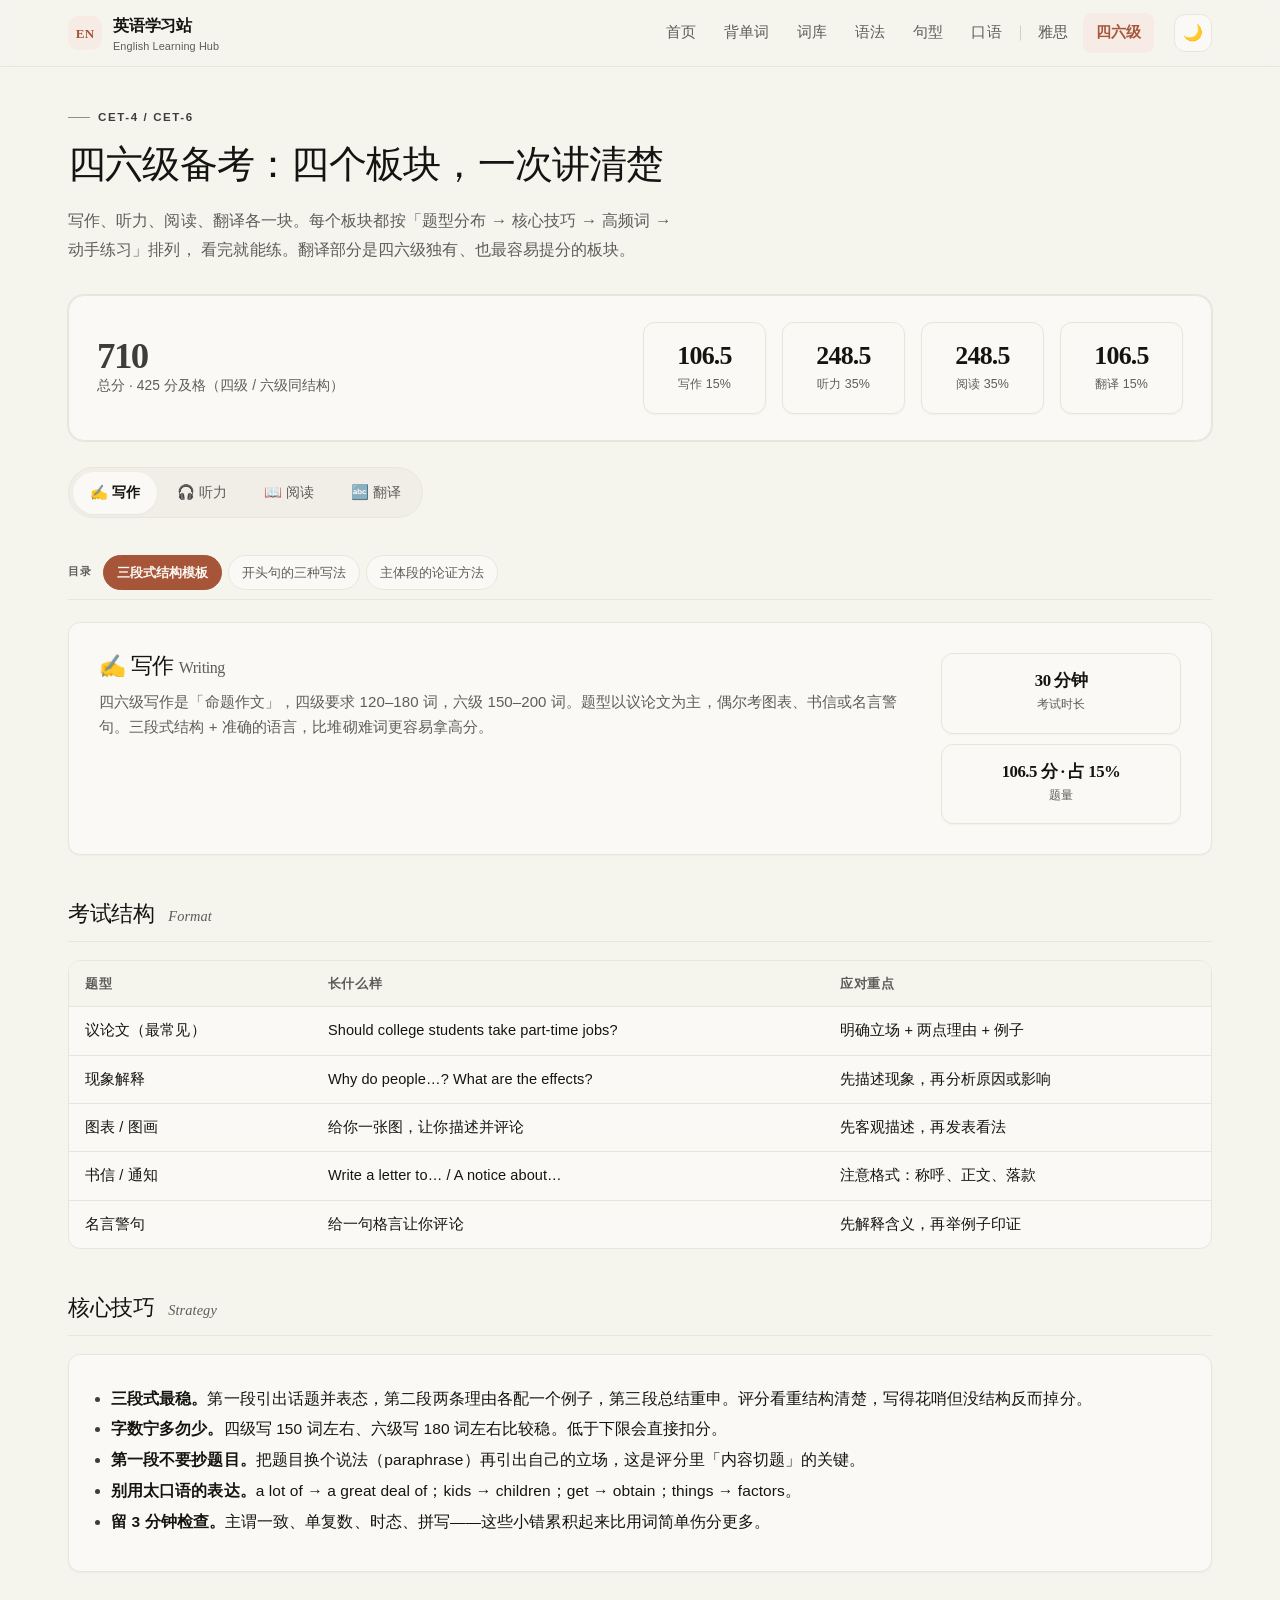
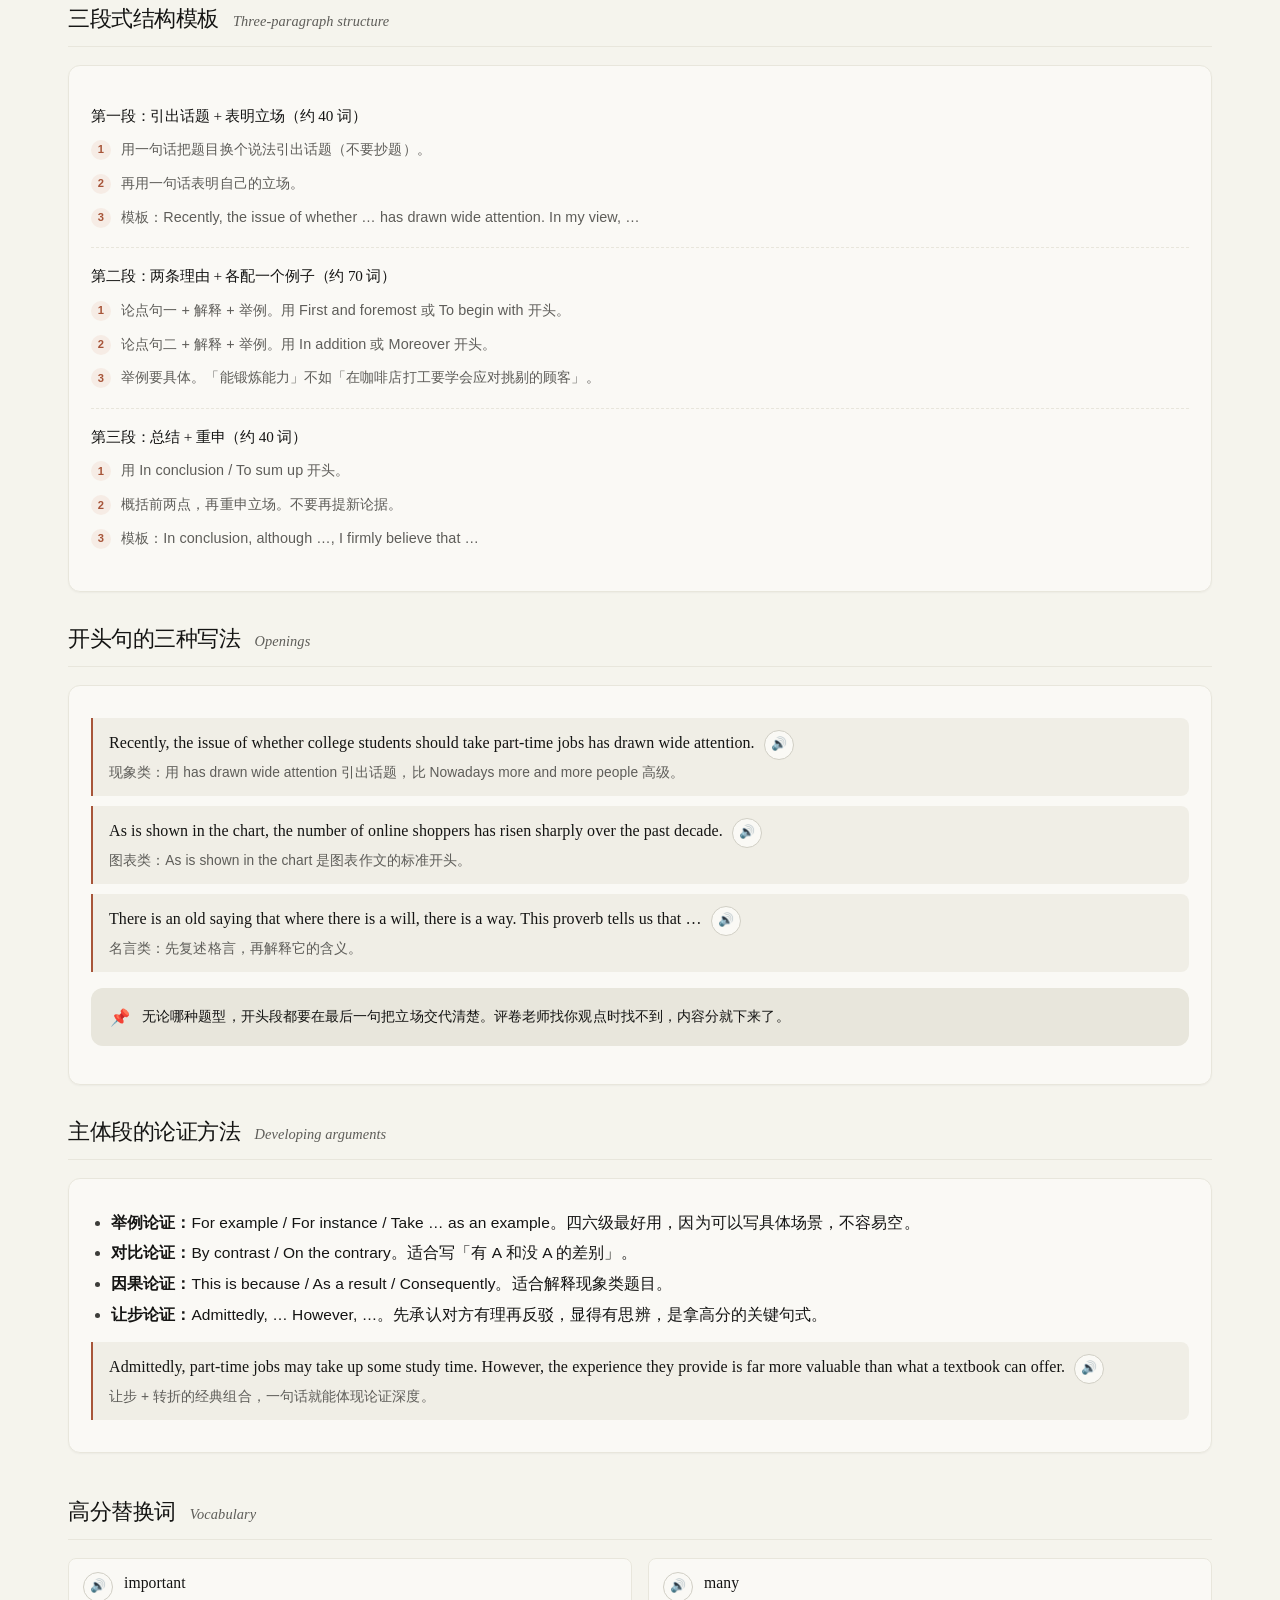
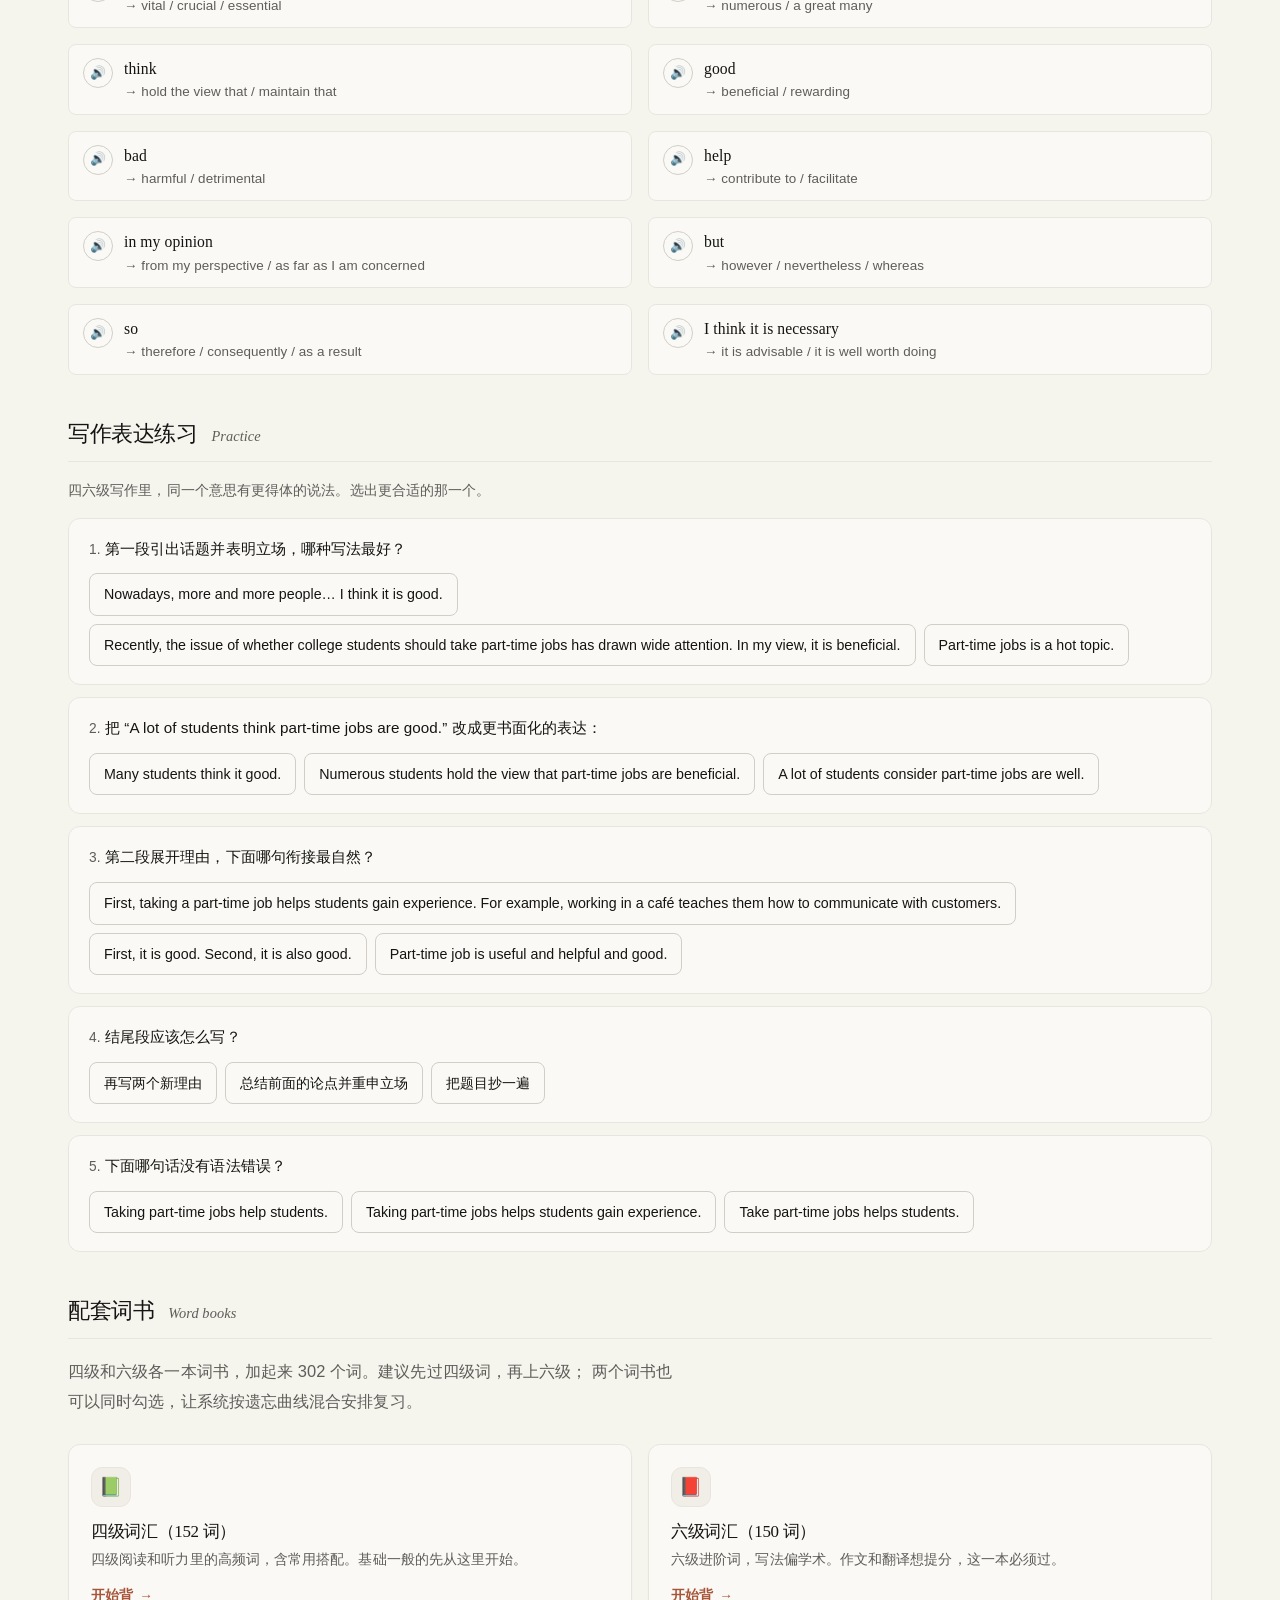
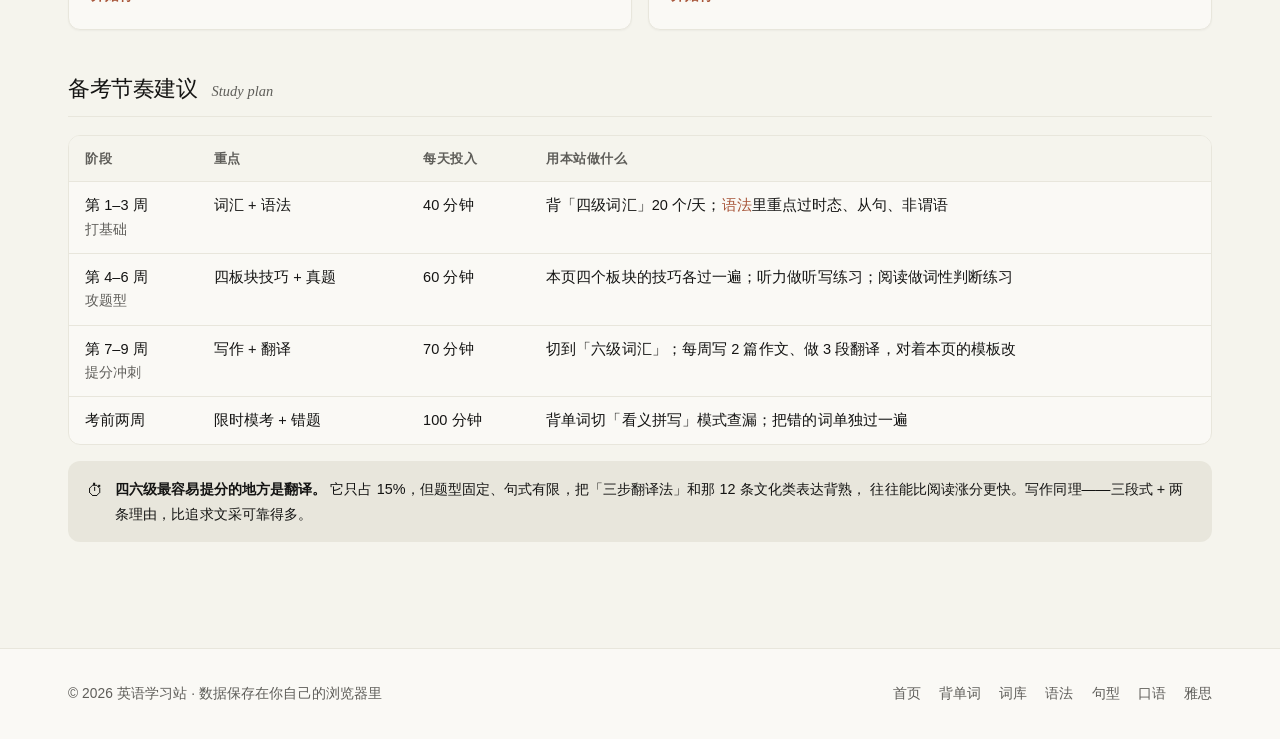
==== commit c8291cdc: "Redesign English learning site and improve study data" ====
--- a/cet.html
+++ b/cet.html
@@ -4,14 +4,14 @@
 <meta charset="UTF-8">
 <meta name="viewport" content="width=device-width, initial-scale=1, viewport-fit=cover">
 <meta name="format-detection" content="telephone=no,email=no,address=no">
-<meta name="theme-color" content="#16324F">
+<meta name="theme-color" content="#faf9f5">
 <meta name="apple-mobile-web-app-capable" content="yes">
 <meta name="apple-mobile-web-app-title" content="英语学习站">
 <link rel="manifest" href="manifest.webmanifest">
 <link rel="apple-touch-icon" href="assets/icon-180.png">
 <title>四六级备考 · 写作 听力 阅读 翻译 · 英语学习站</title>
 <meta name="description" content="大学英语四六级备考：写作、听力、阅读、翻译四个板块的题型解析、核心技巧、高频词与可动手的练习。">
-<link rel="icon" href="data:image/svg+xml,%3Csvg xmlns='http://www.w3.org/2000/svg' viewBox='0 0 64 64'%3E%3Crect width='64' height='64' rx='14' fill='%2316324F'/%3E%3Ctext x='32' y='44' font-size='30' font-family='Arial' font-weight='bold' fill='white' text-anchor='middle'%3EEN%3C/text%3E%3C/svg%3E">
+<link rel="icon" href="assets/icon.svg" type="image/svg+xml">
 <link rel="stylesheet" href="assets/css/style.css">
 </head>
 <body data-page="cet">
--- a/assets/css/style.css
+++ b/assets/css/style.css
@@ -1,6 +1,6 @@
 /* ==========================================================================
    EnglishHub · 英语学习站
-   设计系统 v2 — 「墨与铜」：纸感底色 + 深墨蓝主色 + 黄铜点缀
+   共用视觉：暖白纸底、炭黑墨色、陶土点缀
    ========================================================================== */
 
 /* --------------------------------------------------------------------------
@@ -10,30 +10,44 @@
   color-scheme: light;
 
   /* 底色：带一点暖调的纸感，而不是纯白 / 纯灰 */
-  --bg:        #F7F5F1;
-  --bg-2:      #EFECE5;
-  --surface:   #FFFFFF;
-  --surface-2: #FBFAF8;
-  --surface-3: #F2F0EA;
+  /* Open Design: design-systems/claude/tokens.css (0725880). */
+  --fg: #141413;
+  --fg-2: #3d3d3a;
+  --accent: #c96442;
+  --surface-warm: #e8e6dc;
+  --border: #f0eee6;
+  --border-soft: #e8e6dc;
+  --radius-sm: 8px;
+  --radius-md: 12px;
+  --radius-lg: 16px;
+  --leading-body: 1.6;
+  --text-4xl: 64px;
+  --elev-ring: 0 0 0 1px var(--border-soft);
+
+  --bg:        #f5f4ed;
+  --bg-2:      var(--surface-warm);
+  --surface:   #faf9f5;
+  --surface-2: var(--bg);
+  --surface-3: var(--border);
 
   /* 文字 */
-  --ink:       #14161B;
-  --text:      #14161B;
-  --text-soft: #4C5464;
-  --muted:     #8A8F99;
+  --ink:       var(--fg);
+  --text:      var(--fg);
+  --text-soft: var(--muted);
+  --muted:     #5e5d59;
 
   /* 分隔线：极细、低对比，靠留白分区而不是靠框线 */
-  --line:        #E9E5DE;
-  --line-strong: #D7D2C7;
-
-  /* 主色：深墨蓝。点缀色：黄铜 */
-  --primary:      #16324F;
-  --primary-hi:   #1F4368;
-  --primary-soft: #E9EFF5;
-  --on-primary:   #FFFFFF;
-
-  --brass:       #A87B2E;
-  --brass-soft:  #F6EEDE;
+  --line:        var(--border-soft);
+  --line-strong: #d1cfc5;
+
+  /* 品牌陶土色微调深度，确保小字号浅色按钮文字有足够对比。 */
+  --primary:      color-mix(in srgb, var(--accent) 81%, var(--fg));
+  --primary-hi:   color-mix(in srgb, var(--accent) 70%, var(--fg));
+  --primary-soft: color-mix(in srgb, var(--accent) 9%, var(--surface));
+  --on-primary:   #faf9f5;
+
+  --brass:       var(--fg-2);
+  --brass-soft:  var(--surface-warm);
   --good:        #16705A;
   --good-soft:   #E3F0EC;
   --warn:        #96690F;
@@ -43,15 +57,15 @@
 
   /* 圆角：整体偏小，显得克制 */
   --r-xs: 6px;
-  --r-sm: 9px;
-  --r:    13px;
-  --r-lg: 20px;
+  --r-sm: var(--radius-sm);
+  --r:    var(--radius-md);
+  --r-lg: var(--radius-lg);
   --r-pill: 999px;
 
   /* 阴影：非常轻，靠层次而不是靠黑影 */
-  --shadow-1: 0 1px 2px rgba(20, 22, 27, .05);
-  --shadow-2: 0 1px 2px rgba(20, 22, 27, .04), 0 10px 26px -18px rgba(20, 22, 27, .28);
-  --shadow-3: 0 2px 6px rgba(20, 22, 27, .05), 0 28px 56px -28px rgba(20, 22, 27, .34);
+  --shadow-1: 0 1px 2px rgba(20, 20, 19, .04);
+  --shadow-2: var(--elev-ring);
+  --shadow-3: 0 4px 24px rgba(20, 20, 19, .05);
 
   /* 动效 */
   --ease: cubic-bezier(.22, .61, .36, 1);
@@ -61,38 +75,34 @@
   /* 字体 */
   --font-sans: "Segoe UI Variable Text", "Segoe UI", -apple-system, BlinkMacSystemFont,
                "PingFang SC", "Hiragino Sans GB", "Microsoft YaHei", "Noto Sans SC", sans-serif;
-  --font-display: "Segoe UI Variable Display", "Segoe UI", -apple-system, BlinkMacSystemFont,
-               "PingFang SC", "Microsoft YaHei", sans-serif;
-  --font-serif: "Iowan Old Style", "Palatino Linotype", Palatino, Georgia, "Songti SC", serif;
+  --font-display: var(--font-serif);
+  --font-serif: "Anthropic Serif", Georgia, "Songti SC", "Noto Serif CJK SC", "Source Han Serif SC", "STSong", "SimSun", serif;
   --font-mono: ui-monospace, "SFMono-Regular", "Cascadia Mono", Consolas, monospace;
 
-  --maxw: 1140px;
+  --maxw: 1200px;
 }
 
 [data-theme="dark"] {
   color-scheme: dark;
 
-  --bg:        #101216;
-  --bg-2:      #14171C;
-  --surface:   #181B21;
-  --surface-2: #1D2129;
-  --surface-3: #232832;
-
-  --ink:       #EDEFF3;
-  --text:      #EDEFF3;
-  --text-soft: #AEB6C4;
-  --muted:     #828A98;
-
-  --line:        #272C35;
-  --line-strong: #39404C;
-
-  --primary:      #9CBEE2;
-  --primary-hi:   #B6D0EC;
-  --primary-soft: #1A2330;
-  --on-primary:   #101216;
-
-  --brass:       #D6AC63;
-  --brass-soft:  #2A2317;
+  --fg: #faf9f5;
+  --fg-2: #dbd9d0;
+  --accent: #d97757;
+  --surface-warm: #30302e;
+  --border: #30302e;
+  --border-soft: #42423e;
+
+  --bg:        #141413;
+  --surface:   #242423;
+  --surface-2: #292928;
+
+  --muted:     #b0aea5;
+  --line-strong: #62625c;
+
+  --primary:      color-mix(in srgb, var(--accent) 78%, var(--fg));
+  --primary-hi:   color-mix(in srgb, var(--accent) 66%, var(--fg));
+  --on-primary:   #141413;
+
   --good:        #4DBE9A;
   --good-soft:   #14261F;
   --warn:        #D6AC63;
@@ -120,7 +130,7 @@
   margin: 0;
   font-family: var(--font-sans);
   font-size: 15.5px;
-  line-height: 1.72;
+  line-height: var(--leading-body);
   background: var(--bg);
   color: var(--text);
   letter-spacing: .005em;
@@ -148,6 +158,9 @@
 .mono { font-family: var(--font-mono); }
 .muted { color: var(--muted); }
 .small { font-size: .86rem; }
+.examples-toggle { display: flex; align-items: center; gap: 8px; width: fit-content; margin: 10px 0 17px; min-height: 36px; cursor: pointer; }
+.examples-toggle input { accent-color: var(--primary); width: 18px; height: 18px; margin: 0; }
+.source-copy a { text-decoration: underline; text-underline-offset: 3px; }
 .center { text-align: center; }
 .hide { display: none !important; }
 .spacer { flex: 1; }
@@ -161,7 +174,7 @@
   letter-spacing: -.02em;
   line-height: 1.28;
   margin: 0 0 .5em;
-  font-weight: 600;
+  font-weight: 500;
 }
 
 h1 { font-size: clamp(1.75rem, 1.25rem + 1.7vw, 2.4rem); line-height: 1.2; }
@@ -248,9 +261,9 @@
   position: sticky;
   top: 0;
   z-index: 60;
-  background: color-mix(in srgb, var(--surface) 86%, transparent);
-  backdrop-filter: saturate(160%) blur(16px);
-  -webkit-backdrop-filter: saturate(160%) blur(16px);
+  background: color-mix(in srgb, var(--bg) 92%, transparent);
+  backdrop-filter: blur(12px);
+  -webkit-backdrop-filter: blur(12px);
   border-bottom: 1px solid var(--line);
 }
 
@@ -283,13 +296,8 @@
   font-size: .82rem;
   font-weight: 700;
   letter-spacing: .01em;
-  color: #fff;
-  background: linear-gradient(150deg, #1F4368, #16324F 55%, #0E2337);
-  box-shadow: inset 0 1px 0 rgba(255,255,255,.18), var(--shadow-1);
-}
-[data-theme="dark"] .brand-mark {
-  background: linear-gradient(150deg, #C9A25F, #A87B2E 60%, #7E5A1F);
-  color: #14161B;
+  color: var(--primary);
+  background: var(--primary-soft);
 }
 
 .brand small {
@@ -330,10 +338,6 @@
   font-weight: 600;
   background: var(--primary-soft);
 }
-/* 雅思入口用黄铜色区分；不加装饰性圆点，窄屏上会像渲染瑕疵 */
-.nav a.nav-ielts:not(.active) { color: var(--brass); }
-.nav a.nav-ielts:not(.active):hover { color: var(--brass); background: var(--brass-soft); }
-
 /* 备考类入口与前面隔开一点点 */
 .nav a.nav-exam-start { margin-left: 8px; }
 .nav a.nav-exam-start::before {
@@ -398,8 +402,6 @@
   background: var(--primary-hi);
   border-color: var(--primary-hi);
   text-decoration: none;
-  box-shadow: var(--shadow-2);
-  transform: translateY(-1px);
 }
 .btn:active { transform: translateY(0) scale(.985); box-shadow: var(--shadow-1); }
 
@@ -623,28 +625,7 @@
   padding: 56px 52px;
   margin-bottom: 34px;
   box-shadow: var(--shadow-2);
-  background:
-    radial-gradient(120% 130% at 102% -10%, rgba(168,123,46,.12), transparent 52%),
-    radial-gradient(110% 130% at -6% -16%, rgba(22,50,79,.10), transparent 56%),
-    var(--surface);
-}
-[data-theme="dark"] .hero {
-  background:
-    radial-gradient(120% 130% at 102% -10%, rgba(214,172,99,.10), transparent 52%),
-    radial-gradient(110% 130% at -6% -16%, rgba(156,190,226,.10), transparent 56%),
-    var(--surface);
-}
-.hero::after {
-  content: "";
-  position: absolute;
-  inset: 0;
-  background-image: radial-gradient(currentColor .8px, transparent .8px);
-  background-size: 26px 26px;
-  color: var(--ink);
-  opacity: .032;
-  -webkit-mask-image: linear-gradient(150deg, #000, transparent 52%);
-  mask-image: linear-gradient(150deg, #000, transparent 52%);
-  pointer-events: none;
+  background: var(--surface);
 }
 .hero > * { position: relative; z-index: 1; }
 .hero h1 { max-width: 22ch; margin-bottom: 16px; }
@@ -865,6 +846,8 @@
    -------------------------------------------------------------------------- */
 .word-card {
   position: relative;
+  display: flex;
+  flex-direction: column;
   background: var(--surface);
   border: 1px solid var(--line);
   border-radius: var(--r);
@@ -892,6 +875,8 @@
 .word-ex { font-size: .88rem; color: var(--text-soft); }
 .word-ex .en { display: block; }
 .word-ex .zh { display: block; color: var(--muted); font-size: .83rem; }
+/* 词卡内的标签贴底：让同一行里"有例句"和"无例句"的卡片底部对齐 */
+.word-card > .tags { margin-top: auto; }
 
 /* --------------------------------------------------------------------------
    15 · 词书选择器
@@ -1043,7 +1028,7 @@
   display: block;
   height: 100%;
   border-radius: var(--r-pill);
-  background: linear-gradient(90deg, var(--primary), color-mix(in srgb, var(--primary) 55%, var(--brass)));
+  background: var(--primary);
   transition: width var(--dur-slow) var(--ease);
 }
 
@@ -1302,9 +1287,7 @@
   padding: 26px 28px;
   border-radius: var(--r-lg);
   border: 1px solid var(--line);
-  background:
-    radial-gradient(110% 140% at 100% 0%, rgba(168,123,46,.14), transparent 55%),
-    var(--surface);
+  background: var(--surface);
   box-shadow: var(--shadow-2);
   margin-bottom: 26px;
 }
@@ -1632,16 +1615,9 @@
   padding: 28px 30px;
   border-radius: var(--r-lg);
   border: 1px solid var(--line);
-  background:
-    radial-gradient(110% 130% at 100% 0%, rgba(168,123,46,.13), transparent 55%),
-    var(--surface);
+  background: var(--surface);
   box-shadow: var(--shadow-2);
   margin-bottom: 18px;
-}
-[data-theme="dark"] .today-card {
-  background:
-    radial-gradient(110% 130% at 100% 0%, rgba(214,172,99,.11), transparent 55%),
-    var(--surface);
 }
 .today-card .tc-body { flex: 1 1 260px; min-width: 220px; }
 .today-card .tc-cta { flex: 0 0 auto; }
@@ -1678,7 +1654,7 @@
   display: block;
   height: 100%;
   border-radius: 999px;
-  background: linear-gradient(90deg, var(--brass), color-mix(in srgb, var(--brass) 55%, var(--primary)));
+  background: var(--primary);
   transition: width .6s var(--ease);
 }
 .tc-xp { font-size: .78rem; color: var(--muted); margin-top: 7px; font-variant-numeric: tabular-nums; }
